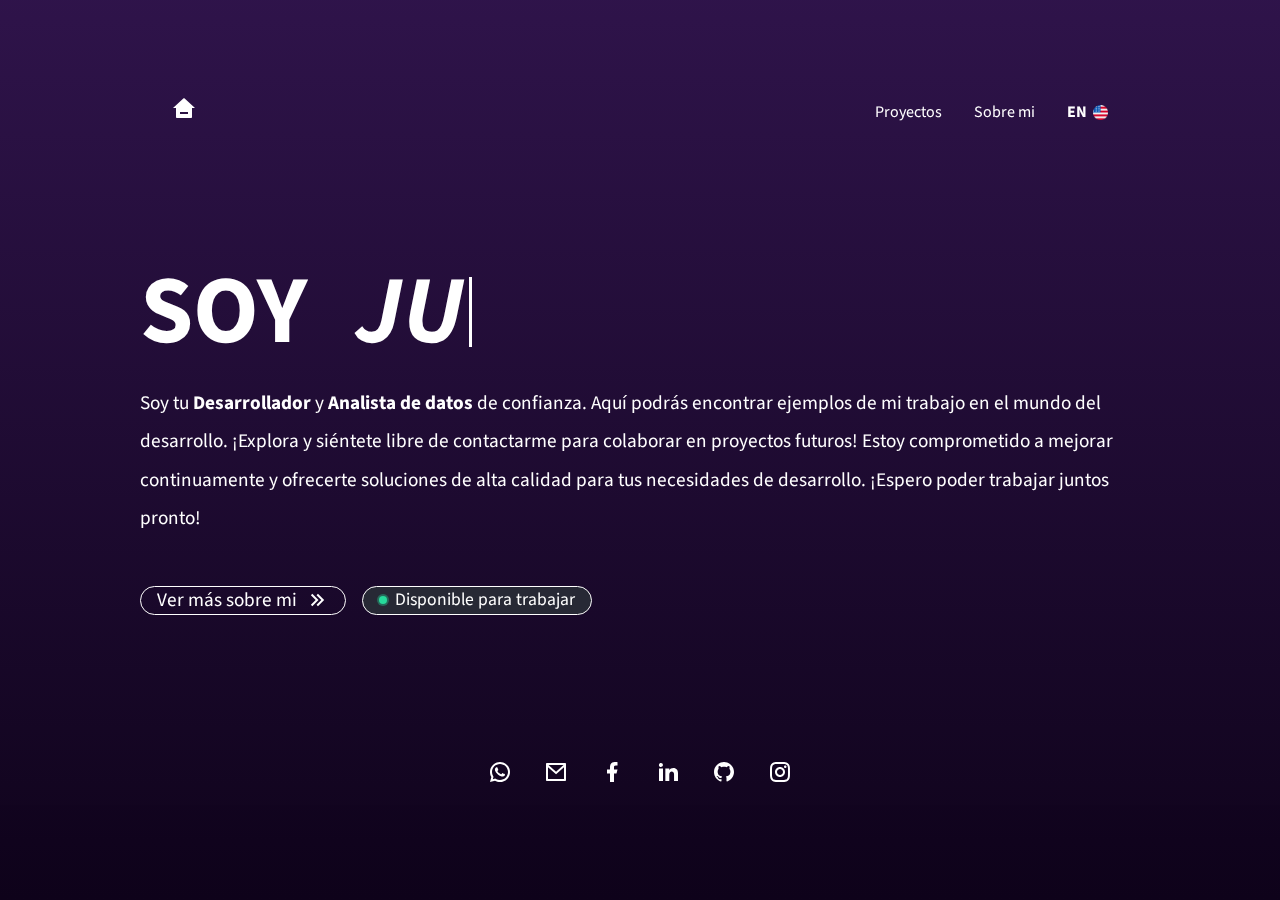
==== index.html @ 56f3dab4 "transitions" ====
<!DOCTYPE html>
<html lang="es">
  <head>
    <meta charset="UTF-8" />
    <link rel="shortcut icon" href="img/king.svg" type="image/x-icon" />
    <meta name="viewport" content="width=device-width, initial-scale=1.0" />
    <link href="style.css" rel="stylesheet" />
    <title>Amauj Portafolio</title>
    <script defer src="main.js"></script>
    <link rel="preconnect" href="https://fonts.googleapis.com" />
    <link rel="preconnect" href="https://fonts.gstatic.com" crossorigin />
    <link
      href="https://fonts.googleapis.com/css2?family=Source+Sans+3:ital,wght@0,200..900;1,200..900&display=swap"
      rel="stylesheet"
    />
  </head>

  <body>
    <!-- background -->
    <div class="area-index">
      <ul class="circles">
        <li></li>
        <li></li>
        <li></li>
        <li></li>
        <li></li>
        <li></li>
        <li></li>
        <li></li>
        <li></li>
        <li></li>
      </ul>
    </div>

    <nav>
      <a href="index.html"
        ><svg
          xmlns="http://www.w3.org/2000/svg"
          viewBox="0 0 24 24"
          fill="currentColor"
        >
          <path
            d="M20 20C20 20.5523 19.5523 21 19 21H5C4.44772 21 4 20.5523 4 20V11L1 11L11.3273 1.6115C11.7087 1.26475 12.2913 1.26475 12.6727 1.6115L23 11L20 11V20ZM8 15V17H16V15H8Z"
          ></path></svg
      ></a>
      <ul>
        <li>
          <a href="projects.html">Proyectos</a>
        </li>
        <li>
          <a href="about_me.html">Sobre mi</a>
        </li>
        <li >
          <a class="change-language" href="indexEN.html"><B>EN</B>
          <img src="img/EN.png" alt="">
        </a>
        </li>

      </ul>
    </nav>

    <main>
      <section class="info">
        <div class="typewriter">
          <h1 class="name-title">SOY</h1>
          <i>
            <div class="content-text-animation"></div>
          </i>
          <div class="writing-bar"></div>
        </div>

        <p class="name-title__desc">
          Soy tu <b>Desarrollador</b> y <b>Analista de datos</b> de confianza. Aquí podrás encontrar
          ejemplos de mi trabajo en el mundo del desarrollo. ¡Explora y siéntete
          libre de contactarme para colaborar en proyectos futuros! Estoy
          comprometido a mejorar continuamente y ofrecerte soluciones de alta
          calidad para tus necesidades de desarrollo. ¡Espero poder trabajar
          juntos pronto!
        </p>

        <div class="about-work">
          <a class="about-me-btn" href="about_me.html">
            Ver más sobre mi
            <svg
              xmlns="http://www.w3.org/2000/svg"
              viewBox="0 0 24 24"
              fill="currentColor"
            >
              <path
                d="M19.1642 12L12.9571 5.79291L11.5429 7.20712L16.3358 12L11.5429 16.7929L12.9571 18.2071L19.1642 12ZM13.5143 12L7.30722 5.79291L5.89301 7.20712L10.6859 12L5.89301 16.7929L7.30722 18.2071L13.5143 12Z"
              ></path>
            </svg>
          </a>
          <div class="available-work" href="">Disponible para trabajar</div>
        </div>
      </section>
    </main>

    <footer>
      <!-- ICONO WPP  -->
      <a href="https://wa.me/573017926168" target="_blank">
        <svg
          xmlns="http://www.w3.org/2000/svg"
          viewBox="0 0 24 24"
          fill="currentColor"
        >
          <path
            d="M7.25361 18.4944L7.97834 18.917C9.18909 19.623 10.5651 20 12.001 20C16.4193 20 20.001 16.4183 20.001 12C20.001 7.58172 16.4193 4 12.001 4C7.5827 4 4.00098 7.58172 4.00098 12C4.00098 13.4363 4.37821 14.8128 5.08466 16.0238L5.50704 16.7478L4.85355 19.1494L7.25361 18.4944ZM2.00516 22L3.35712 17.0315C2.49494 15.5536 2.00098 13.8345 2.00098 12C2.00098 6.47715 6.47813 2 12.001 2C17.5238 2 22.001 6.47715 22.001 12C22.001 17.5228 17.5238 22 12.001 22C10.1671 22 8.44851 21.5064 6.97086 20.6447L2.00516 22ZM8.39232 7.30833C8.5262 7.29892 8.66053 7.29748 8.79459 7.30402C8.84875 7.30758 8.90265 7.31384 8.95659 7.32007C9.11585 7.33846 9.29098 7.43545 9.34986 7.56894C9.64818 8.24536 9.93764 8.92565 10.2182 9.60963C10.2801 9.76062 10.2428 9.95633 10.125 10.1457C10.0652 10.2428 9.97128 10.379 9.86248 10.5183C9.74939 10.663 9.50599 10.9291 9.50599 10.9291C9.50599 10.9291 9.40738 11.0473 9.44455 11.1944C9.45903 11.25 9.50521 11.331 9.54708 11.3991C9.57027 11.4368 9.5918 11.4705 9.60577 11.4938C9.86169 11.9211 10.2057 12.3543 10.6259 12.7616C10.7463 12.8783 10.8631 12.9974 10.9887 13.108C11.457 13.5209 11.9868 13.8583 12.559 14.1082L12.5641 14.1105C12.6486 14.1469 12.692 14.1668 12.8157 14.2193C12.8781 14.2457 12.9419 14.2685 13.0074 14.2858C13.0311 14.292 13.0554 14.2955 13.0798 14.2972C13.2415 14.3069 13.335 14.2032 13.3749 14.1555C14.0984 13.279 14.1646 13.2218 14.1696 13.2222V13.2238C14.2647 13.1236 14.4142 13.0888 14.5476 13.097C14.6085 13.1007 14.6691 13.1124 14.7245 13.1377C15.2563 13.3803 16.1258 13.7587 16.1258 13.7587L16.7073 14.0201C16.8047 14.0671 16.8936 14.1778 16.8979 14.2854C16.9005 14.3523 16.9077 14.4603 16.8838 14.6579C16.8525 14.9166 16.7738 15.2281 16.6956 15.3913C16.6406 15.5058 16.5694 15.6074 16.4866 15.6934C16.3743 15.81 16.2909 15.8808 16.1559 15.9814C16.0737 16.0426 16.0311 16.0714 16.0311 16.0714C15.8922 16.159 15.8139 16.2028 15.6484 16.2909C15.391 16.428 15.1066 16.5068 14.8153 16.5218C14.6296 16.5313 14.4444 16.5447 14.2589 16.5347C14.2507 16.5342 13.6907 16.4482 13.6907 16.4482C12.2688 16.0742 10.9538 15.3736 9.85034 14.402C9.62473 14.2034 9.4155 13.9885 9.20194 13.7759C8.31288 12.8908 7.63982 11.9364 7.23169 11.0336C7.03043 10.5884 6.90299 10.1116 6.90098 9.62098C6.89729 9.01405 7.09599 8.4232 7.46569 7.94186C7.53857 7.84697 7.60774 7.74855 7.72709 7.63586C7.85348 7.51651 7.93392 7.45244 8.02057 7.40811C8.13607 7.34902 8.26293 7.31742 8.39232 7.30833Z"
          ></path>
        </svg>
      </a>

      <!-- ICONO GMAIL  -->
      <a href="mailto:jmmoralesg90@gmail.com" target="_blank"
        ><svg
          xmlns="http://www.w3.org/2000/svg"
          viewBox="0 0 24 24"
          fill="currentColor"
        >
          <path
            d="M3 3H21C21.5523 3 22 3.44772 22 4V20C22 20.5523 21.5523 21 21 21H3C2.44772 21 2 20.5523 2 20V4C2 3.44772 2.44772 3 3 3ZM20 7.23792L12.0718 14.338L4 7.21594V19H20V7.23792ZM4.51146 5L12.0619 11.662L19.501 5H4.51146Z"
          ></path></svg
      ></a>

      <!-- ICONO FACEBOOK  -->
      <a href="https://www.facebook.com/juanmanuel.moralesg/" target="_blank">
        <svg
          xmlns="http://www.w3.org/2000/svg"
          viewBox="0 0 24 24"
          fill="currentColor"
        >
          <path
            d="M14 13.5H16.5L17.5 9.5H14V7.5C14 6.47062 14 5.5 16 5.5H17.5V2.1401C17.1743 2.09685 15.943 2 14.6429 2C11.9284 2 10 3.65686 10 6.69971V9.5H7V13.5H10V22H14V13.5Z"
          ></path></svg
      ></a>
      <!-- ICONO LINKEDIN  -->
      <a
        href="https://www.linkedin.com/in/juan-manuel-morales-gonzalez-a2ba7522b/"
        target="_blank"
      >
        <svg
          xmlns="http://www.w3.org/2000/svg"
          viewBox="0 0 24 24"
          fill="currentColor"
        >
          <path
            d="M6.94048 4.99993C6.94011 5.81424 6.44608 6.54702 5.69134 6.85273C4.9366 7.15845 4.07187 6.97605 3.5049 6.39155C2.93793 5.80704 2.78195 4.93715 3.1105 4.19207C3.43906 3.44699 4.18654 2.9755 5.00048 2.99993C6.08155 3.03238 6.94097 3.91837 6.94048 4.99993ZM7.00048 8.47993H3.00048V20.9999H7.00048V8.47993ZM13.3205 8.47993H9.34048V20.9999H13.2805V14.4299C13.2805 10.7699 18.0505 10.4299 18.0505 14.4299V20.9999H22.0005V13.0699C22.0005 6.89993 14.9405 7.12993 13.2805 10.1599L13.3205 8.47993Z"
          ></path>
        </svg>
      </a>
      <!-- ICONO GIHUB  -->
      <a href="https://github.com/Amaujmg" target="_blank">
        <svg
          xmlns="http://www.w3.org/2000/svg"
          viewBox="0 0 24 24"
          fill="currentColor"
        >
          <path
            d="M12.001 2C6.47598 2 2.00098 6.475 2.00098 12C2.00098 16.425 4.86348 20.1625 8.83848 21.4875C9.33848 21.575 9.52598 21.275 9.52598 21.0125C9.52598 20.775 9.51348 19.9875 9.51348 19.15C7.00098 19.6125 6.35098 18.5375 6.15098 17.975C6.03848 17.6875 5.55098 16.8 5.12598 16.5625C4.77598 16.375 4.27598 15.9125 5.11348 15.9C5.90098 15.8875 6.46348 16.625 6.65098 16.925C7.55098 18.4375 8.98848 18.0125 9.56348 17.75C9.65098 17.1 9.91348 16.6625 10.201 16.4125C7.97598 16.1625 5.65098 15.3 5.65098 11.475C5.65098 10.3875 6.03848 9.4875 6.67598 8.7875C6.57598 8.5375 6.22598 7.5125 6.77598 6.1375C6.77598 6.1375 7.61348 5.875 9.52598 7.1625C10.326 6.9375 11.176 6.825 12.026 6.825C12.876 6.825 13.726 6.9375 14.526 7.1625C16.4385 5.8625 17.276 6.1375 17.276 6.1375C17.826 7.5125 17.476 8.5375 17.376 8.7875C18.0135 9.4875 18.401 10.375 18.401 11.475C18.401 15.3125 16.0635 16.1625 13.8385 16.4125C14.201 16.725 14.5135 17.325 14.5135 18.2625C14.5135 19.6 14.501 20.675 14.501 21.0125C14.501 21.275 14.6885 21.5875 15.1885 21.4875C19.259 20.1133 21.9999 16.2963 22.001 12C22.001 6.475 17.526 2 12.001 2Z"
          ></path>
        </svg>
      </a>
      <!-- ICONO INSTAGRAM  -->
      <a href="https://www.instagram.com/amaujmg/" target="_blank">
        <svg
          xmlns="http://www.w3.org/2000/svg"
          viewBox="0 0 24 24"
          fill="currentColor"
        >
          <path
            d="M12.001 9C10.3436 9 9.00098 10.3431 9.00098 12C9.00098 13.6573 10.3441 15 12.001 15C13.6583 15 15.001 13.6569 15.001 12C15.001 10.3427 13.6579 9 12.001 9ZM12.001 7C14.7614 7 17.001 9.2371 17.001 12C17.001 14.7605 14.7639 17 12.001 17C9.24051 17 7.00098 14.7629 7.00098 12C7.00098 9.23953 9.23808 7 12.001 7ZM18.501 6.74915C18.501 7.43926 17.9402 7.99917 17.251 7.99917C16.5609 7.99917 16.001 7.4384 16.001 6.74915C16.001 6.0599 16.5617 5.5 17.251 5.5C17.9393 5.49913 18.501 6.0599 18.501 6.74915ZM12.001 4C9.5265 4 9.12318 4.00655 7.97227 4.0578C7.18815 4.09461 6.66253 4.20007 6.17416 4.38967C5.74016 4.55799 5.42709 4.75898 5.09352 5.09255C4.75867 5.4274 4.55804 5.73963 4.3904 6.17383C4.20036 6.66332 4.09493 7.18811 4.05878 7.97115C4.00703 9.0752 4.00098 9.46105 4.00098 12C4.00098 14.4745 4.00753 14.8778 4.05877 16.0286C4.0956 16.8124 4.2012 17.3388 4.39034 17.826C4.5591 18.2606 4.7605 18.5744 5.09246 18.9064C5.42863 19.2421 5.74179 19.4434 6.17187 19.6094C6.66619 19.8005 7.19148 19.9061 7.97212 19.9422C9.07618 19.9939 9.46203 20 12.001 20C14.4755 20 14.8788 19.9934 16.0296 19.9422C16.8117 19.9055 17.3385 19.7996 17.827 19.6106C18.2604 19.4423 18.5752 19.2402 18.9074 18.9085C19.2436 18.5718 19.4445 18.2594 19.6107 17.8283C19.8013 17.3358 19.9071 16.8098 19.9432 16.0289C19.9949 14.9248 20.001 14.5389 20.001 12C20.001 9.52552 19.9944 9.12221 19.9432 7.97137C19.9064 7.18906 19.8005 6.66149 19.6113 6.17318C19.4434 5.74038 19.2417 5.42635 18.9084 5.09255C18.573 4.75715 18.2616 4.55693 17.8271 4.38942C17.338 4.19954 16.8124 4.09396 16.0298 4.05781C14.9258 4.00605 14.5399 4 12.001 4ZM12.001 2C14.7176 2 15.0568 2.01 16.1235 2.06C17.1876 2.10917 17.9135 2.2775 18.551 2.525C19.2101 2.77917 19.7668 3.1225 20.3226 3.67833C20.8776 4.23417 21.221 4.7925 21.476 5.45C21.7226 6.08667 21.891 6.81333 21.941 7.8775C21.9885 8.94417 22.001 9.28333 22.001 12C22.001 14.7167 21.991 15.0558 21.941 16.1225C21.8918 17.1867 21.7226 17.9125 21.476 18.55C21.2218 19.2092 20.8776 19.7658 20.3226 20.3217C19.7668 20.8767 19.2076 21.22 18.551 21.475C17.9135 21.7217 17.1876 21.89 16.1235 21.94C15.0568 21.9875 14.7176 22 12.001 22C9.28431 22 8.94514 21.99 7.87848 21.94C6.81431 21.8908 6.08931 21.7217 5.45098 21.475C4.79264 21.2208 4.23514 20.8767 3.67931 20.3217C3.12348 19.7658 2.78098 19.2067 2.52598 18.55C2.27848 17.9125 2.11098 17.1867 2.06098 16.1225C2.01348 15.0558 2.00098 14.7167 2.00098 12C2.00098 9.28333 2.01098 8.94417 2.06098 7.8775C2.11014 6.8125 2.27848 6.0875 2.52598 5.45C2.78014 4.79167 3.12348 4.23417 3.67931 3.67833C4.23514 3.1225 4.79348 2.78 5.45098 2.525C6.08848 2.2775 6.81348 2.11 7.87848 2.06C8.94514 2.0125 9.28431 2 12.001 2Z"
          ></path>
        </svg>
      </a>
    </footer>
    
  </body>
</html>
---- style.css ----
* {
  margin: 0;
  padding: 0;
  box-sizing: border-box;
}
.context {
  width: 100%;
  position: absolute;
  top:50vh;
  
}

.context h1{
  text-align: center;
  color: #fff;
  font-size: 100px;
}


.area-index{
  background-color: #0e021af5;   
  background: -webkit-linear-gradient(to bottom, rgba(48, 50, 51, 0.86), #0b0d0f);  
  width: 100%;
  height:100vh;
  position: fixed;
  top: 0;
  left: 0;
  box-sizing: border-box;
  display: block;
  background-image: linear-gradient(to bottom, rgba(51, 21, 81, 0.86), #0e021af5); 
  z-index: -1;

}

.area-aboutme{
  background-color: rgb(3, 43, 84);  
  background: -webkit-linear-gradient(to bottom, rgba(48, 50, 51, 0.86), #0b0d0f);  
  width: 100%;
  height:100vh;
  position: fixed;
  top: 0;
  left: 0;
  box-sizing: border-box;
  display: block;
  background-image: linear-gradient(to bottom, rgba(23, 74, 128, 0.86), #03111e);
  z-index: -1;

}

.area-projects{
  background-color: #420f0f;  
  background: -webkit-linear-gradient(to bottom, rgba(48, 50, 51, 0.86), #0b0d0f);  
  width: 100%;
  height:100vh;
  position: fixed;
  top: 0;
  left: 0;
  box-sizing: border-box;
  display: block;
  background-image: linear-gradient(to bottom, rgba(109, 29, 29, 0.86), #1b0202); 
  z-index: -1;
}

.circles{
  position: absolute;
  top: 0;
  left: 0;
  width: 100%;
  height: 100%;
  overflow: hidden;
}

.circles li{
  position: absolute;
  display: block;
  list-style: none;
  width: 20px;
  height: 20px;
  background: rgba(255, 255, 255, 0.2);
  animation: animate 15s linear infinite;
  bottom: -150px;
  
}

.circles li:nth-child(1){
  left: 25%;
  width: 80px;
  height: 80px;
  animation-delay: 0s;
}


.circles li:nth-child(2){
  left: 10%;
  width: 20px;
  height: 20px;
  animation-delay: 2s;
  animation-duration: 12s;
}

.circles li:nth-child(3){
  left: 70%;
  width: 20px;
  height: 20px;
  animation-delay: 4s;
}

.circles li:nth-child(4){
  left: 40%;
  width: 60px;
  height: 60px;
  animation-delay: 0s;
  animation-duration: 18s;
}

.circles li:nth-child(5){
  left: 65%;
  width: 20px;
  height: 20px;
  animation-delay: 0s;
}

.circles li:nth-child(6){
  left: 75%;
  width: 110px;
  height: 110px;
  animation-delay: 3s;
}

.circles li:nth-child(7){
  left: 35%;
  width: 150px;
  height: 150px;
  animation-delay: 7s;
}

.circles li:nth-child(8){
  left: 50%;
  width: 25px;
  height: 25px;
  animation-delay: 15s;
  animation-duration: 45s;
}

.circles li:nth-child(9){
  left: 20%;
  width: 15px;
  height: 15px;
  animation-delay: 2s;
  animation-duration: 35s;
}

.circles li:nth-child(10){
  left: 85%;
  width: 150px;
  height: 150px;
  animation-delay: 0s;
  animation-duration: 11s;
}



@keyframes animate {

  0%{
      transform: translateY(0) rotate(0deg);
      opacity: 1;
      border-radius: 0;
  }

  100%{
      transform: translateY(-1000px) rotate(720deg);
      opacity: 0;
      border-radius: 50%;
  }

}


svg {
  fill: white;
  height: 1.5rem;
}

body {
  
  display: flex;
  align-items: center;
  flex-flow: column;
  color: white;
  line-height: 1.4;
  overflow-x: hidden;
  font-family: "Source Sans 3", sans-serif;
  padding: 5rem;
  height: 100vh;
  gap: 6rem;
}

.aboutme-title {
  font-style: italic;
  font-size: clamp(6px, 6vw, 40px); 
  text-align: center;
  animation: home-page 2s forwards
}

.content-text-animation {
  display: flex;
}
.writing-bar {
  display: flex;
  width: 3px;
  height: 70px;
  margin-left: 5px;
  background-color: white;
  transform: rotateZ("10deg");
  animation: bar-animation 1s ease infinite;
}

nav {
  display: flex;
  align-items: center;
  justify-content: space-between;
  width: clamp(0px, 100vw, 1000px);
  height: 2rem;
  padding: 2rem;
  animation: load 3.3s forwards
}

nav img{
  height: 15px;
}

.change-language{
  display: flex;
  align-items: center;
  gap: 6px;
}




ul {
  list-style: none;
  display: flex;
  gap: 2rem;
}

li a {
  display: inline-block;
  color: white;
  text-decoration: none;
  background: no-repeat bottom center/0% 1px linear-gradient(white, white);
  padding-block: 0.5rem;
  transition: 0.5s;
}

li a:hover {
  background: no-repeat bottom left/100% 1px linear-gradient(white, white);
  transform: scale(1.1);
}

nav a svg {
  transition: transform 0.4s ease;
}

nav a svg:hover {
  transform: scale(2);
}


main {
  flex: 1;
  display: flex;
  flex-flow: column;
  width: clamp(0px, 80vw, 1000px);
  animation: load 4s forwards

}

.projects-main{
  width: auto;
}

embed {
  height: 100vh;
}

footer {
  display: flex;
  justify-content: center;
  gap: 2rem;
  padding-bottom: 30px;
  width: clamp(0px, 70vw, 1000px);
  animation: load 3.3s forwards
}


footer svg {
  transition: transform 0.4s ease;
}

footer svg:hover {
  transform: scale(2);
}



.name-title {
  font-size: clamp(12px, 12vw, 6rem);
  margin-right: 0.5em;
}

.typewriter {
  display: flex;
  align-items: center;
  font-size: clamp(12px, 12vw, 6rem);
  font-weight: bold;
  height: 1.5em;
}

.info a {
  text-decoration: none;
  color: currentColor;
}


.about-me-btn {
  display: flex;
  align-items: center;
  gap: 0.5rem;
  width: fit-content;
  transition: transform 0.4s ease;
  font-size: 1.2rem;
  border: 1px solid white;
  border-radius: 30px;
  padding-left: 1rem;
  padding-right: 1rem;
  
}

.about-me-btn:hover {
  transform: scale(1.12);
}

.about-me-btn svg {
  animation: bounce 1.3s both infinite;
}

.available-work{
  display: flex;
  align-items: center;
  background-color: #272935;
  gap: 8px;
  width: fit-content;
  font-size: 1.1rem;
  border: 1px solid white;
  border-radius: 30px;
  padding-inline: 1rem;
  position: relative;
}
.available-work::after{
  background-color: #28da9c5c;
  animation: pulse 1.9s both infinite;
  position: absolute;
  content: "";
  height: 12px;
  width: 12px;
  border-radius: 99999px;
  left: 14px;

}
.available-work::before{
  flex-shrink: 0;
  background-color: #28da9b;
  animation: pulse 1.9s both infinite;
  content: "";
  height: 8px;
  width: 8px;
  border-radius: 99999px;
}


.about-work{
  display: flex;
  gap: 1rem;
}

/* ABOUT ME PAGE */



.name-title__desc {
  margin-bottom: 3rem;
  font-size: 1.2rem;
  line-height: 2;
  
}

.info {
  flex: 1;
  animation: home-page 2s forwards

}

.info-aboutme h2 {
  font-size: 3rem;
}




.iconos svg {
  width: 150px;
  height: 150px;
}

.info-estudios {
  float: left;
}

.estudios {
  display: flex;

  align-items: center;
  margin-bottom: 4rem;
  transition: transform 0.4s ease;
}
.estudios-title{
  border-bottom: 1px solid;
}

@media (max-width: 550px) {
  .estudios  {
    flex-direction: column-reverse;
  }
}

.estudios:hover{
  transform: scale(1.1);
}

.estudios img {
  width: clamp(7px, 70vw, 350px); 
  aspect-ratio: 1;

}

.job-title{
  border-bottom: 1px solid;
}


.title-practicante {
  display: flex;
  align-items: center;
  gap: 1rem;
  margin-top: 1rem;
  margin-bottom: 1rem;
  font-style: italic;
}
.title-trainee {
  display: flex;
  align-items: center;
  gap: 1rem;
  margin-top: 1rem;
  margin-bottom: 1rem;
  font-style: italic;
}

.experiencia-laboral {
  display: flex;
  align-items: center;
  transition: transform 0.4s ease;
  margin-bottom: 4rem;
}
@media (max-width: 900px) {
  .experiencia-laboral  {
    flex-direction: column;
  }
}

.experiencia-laboral:hover {
  transform: scale(1.1);
}

.experiencia-laboral img {
  width: clamp(7px, 70vw, 400px); 
  align-items: center;
}

/* Skills */

.skills{
  text-align: center;
  margin-bottom: 1rem;
}

.skills h3{
  margin-bottom: 1rem;
  font-size: 1.5rem;
}

.skills svg{
  height: 100%;
  aspect-ratio: 1;
}


.skills p{
  color: black;
}

.svgbg{
  display: flex;
  align-items: center;
  justify-content: center;
  flex-direction: column;
  height: 9rem;
  aspect-ratio: 1;
  background-color: white;
  border-radius: 15px;
  padding: 1rem;
  transition: transform 0.4s ease;
}

.svgbg:hover{
  transform: scale(1.1);
}

.skills-title{
  margin-top: 1rem;
  margin-bottom: 3rem;
  border-bottom: 1px solid;
}

.data-analist{
  display: flex;
  flex-wrap: wrap;
  gap: 1.5rem;
  justify-content: center;
  margin-bottom: 2rem;
}

.front-end{
  display: flex;
  flex-wrap: wrap;
  gap: 1.5rem;
  justify-content: center;
  margin-bottom: 2rem;

}

.data-base{
  display: flex;
  gap: 1.5rem;
  justify-content: center;
  margin-bottom: 2rem;
}
.automatizadores{
  display: flex;
  flex-wrap: wrap;
  gap: 1.5rem;
  justify-content: center;
  margin-bottom: 2rem;
}

.otroslenguajes{
  display: flex;
  flex-wrap: wrap;
  gap: 1.5rem;
  justify-content: center;
  margin-bottom: 2rem;
}

.herramientas{
  display: flex;
  flex-wrap: wrap;
  gap: 1.5rem;
  justify-content: center;
  margin-bottom: 2rem;
}


.courses{
  display: flex;
  flex-direction: column;
  align-items: center;
  margin-top: 100px;
}

.courses-title{
  display: flex;
  justify-content: center;
  margin-bottom: 100px;
  width: 100%;
  border-bottom: 1px solid;
}

.courses img {
  width: clamp(7px, 85vw, 600px); 
  margin: 30px;
  transition: transform 0.4s ease;
}
.courses img:hover {
  transform: scale(1.1);
}


h2 svg {
  height: 2.5rem;
}


 /* PROJECTS PAGES */

 .projects-title {
  font-style: italic;
  font-size: clamp(6px, 6vw, 40px); 
  text-align: center;
  animation: home-page 2s forwards
 }
 


 @keyframes pulse {
    0%
    {
      transform: scale(1);
      opacity: 50%;
    }
    
    80%
    {
      transform: scale(1.2);
      opacity: 100%;
    }


    100%
    {
      transform: scale(1);
      opacity: 50%;
    }


}

@keyframes bounce {
  0% {
    transform: translateX(0%);
  }

  50% {
    transform: translateX(40%);
  }

  100% {
    transform: translateX(0%);
  }
}
@keyframes bar-animation {
  50% {
    height: 20px;
  }
}

@keyframes load {
  0%{
    opacity: 0;
  }

  100%{
    opacity: 100%;
  }

}

@keyframes home-page {
  0%{
    transform: translateY(30%);
    opacity: 0;
  }

  100%{
    transform: translateY(0);
    opacity: 100%;
  }

}
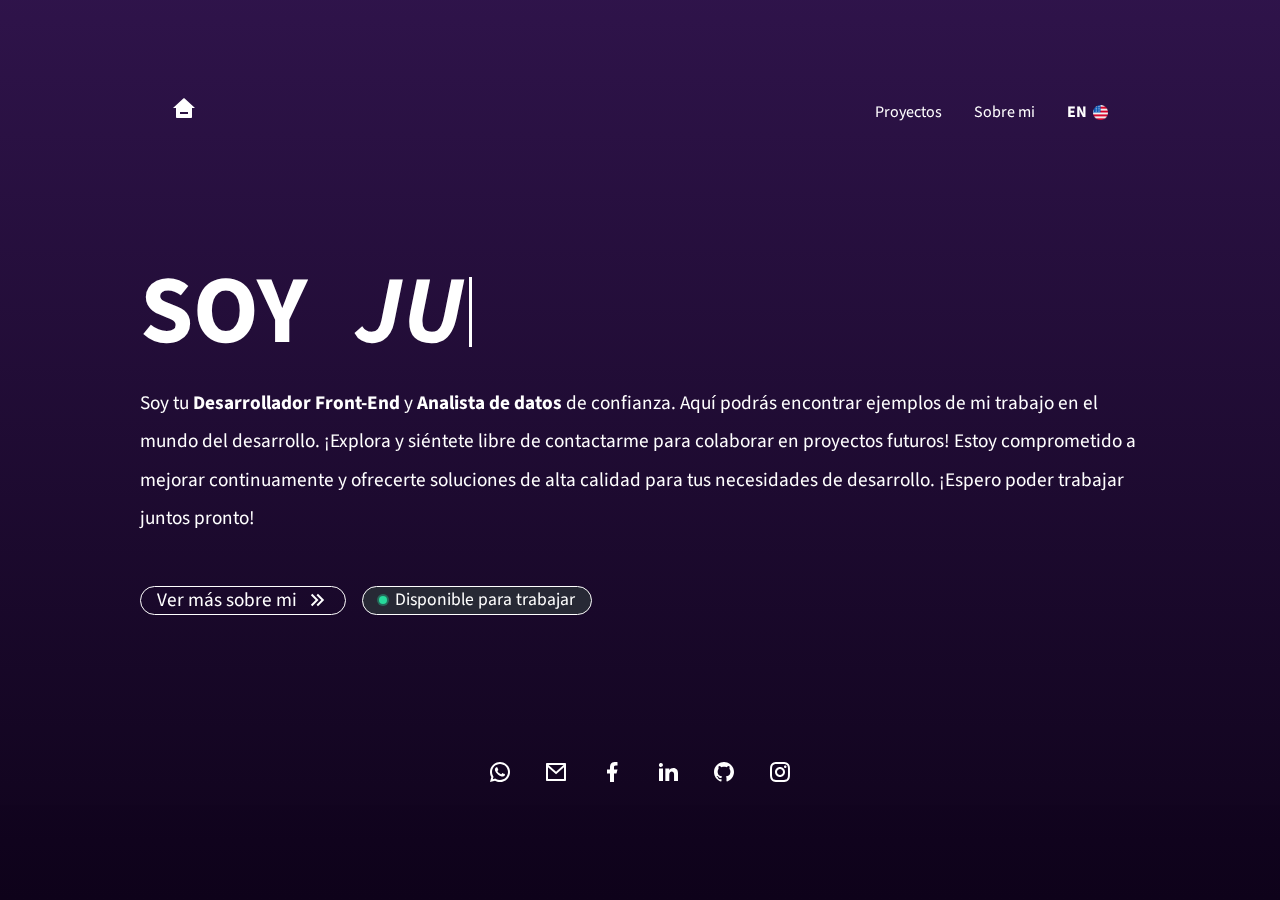
==== commit 1cfc034a: "Front-end text" ====
--- a/index.html
+++ b/index.html
@@ -70,7 +70,7 @@
         </div>
 
         <p class="name-title__desc">
-          Soy tu <b>Desarrollador</b> y <b>Analista de datos</b> de confianza. Aquí podrás encontrar
+          Soy tu <b>Desarrollador Front-End</b> y <b>Analista de datos</b> de confianza. Aquí podrás encontrar
           ejemplos de mi trabajo en el mundo del desarrollo. ¡Explora y siéntete
           libre de contactarme para colaborar en proyectos futuros! Estoy
           comprometido a mejorar continuamente y ofrecerte soluciones de alta
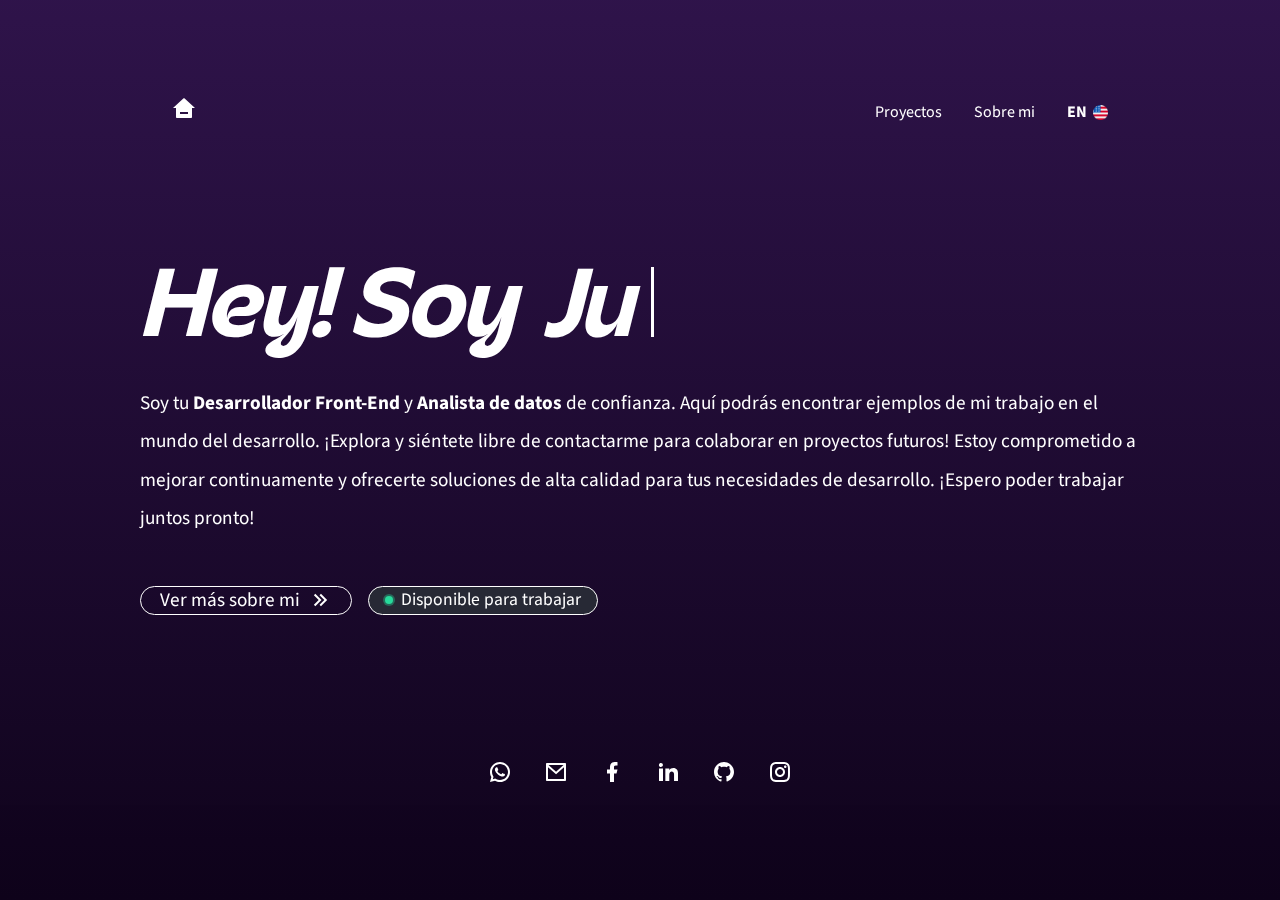
==== commit b1752904: "change font" ====
--- a/index.html
+++ b/index.html
@@ -62,10 +62,11 @@
     <main>
       <section class="info">
         <div class="typewriter">
-          <h1 class="name-title">SOY</h1>
-          <i>
+          
+          <h1 class="name-title">Hey! Soy</h1>
+
             <div class="content-text-animation"></div>
-          </i>
+
           <div class="writing-bar"></div>
         </div>
 
--- a/style.css
+++ b/style.css
@@ -198,6 +198,7 @@
 
 .aboutme-title {
   font-style: italic;
+  font-family: AcornBold;
   font-size: clamp(6px, 6vw, 40px); 
   text-align: center;
   animation: home-page 2s forwards
@@ -210,7 +211,8 @@
   display: flex;
   width: 3px;
   height: 70px;
-  margin-left: 5px;
+  margin-left: 20px;
+  margin-bottom: 20px;
   background-color: white;
   transform: rotateZ("10deg");
   animation: bar-animation 1s ease infinite;
@@ -306,17 +308,29 @@
 
 
 .name-title {
-  font-size: clamp(12px, 12vw, 6rem);
-  margin-right: 0.5em;
-}
-
+  font-size: clamp(12px, 10vw, 6rem);
+  margin-right: .3em;
+}
+
+@font-face {
+  font-family: "AcornBold";
+  src: url(acorn/Acorn-Bold.otf) format('opentype');
+}
+
+@font-face {
+  font-family: "AcornLight";
+  src: url(acorn/Acorn-ExtraLight.otf) format('opentype');
+}
 .typewriter {
   display: flex;
   align-items: center;
-  font-size: clamp(12px, 12vw, 6rem);
+  font-size: clamp(12px, 10vw, 6rem);
   font-weight: bold;
   height: 1.5em;
-}
+  font-family: AcornBold;
+  font-style: italic;
+}
+
 
 .info a {
   text-decoration: none;
@@ -333,8 +347,7 @@
   font-size: 1.2rem;
   border: 1px solid white;
   border-radius: 30px;
-  padding-left: 1rem;
-  padding-right: 1rem;
+  padding-inline: 1.2rem;
   
 }
 
@@ -420,13 +433,17 @@
 
 .estudios {
   display: flex;
-
   align-items: center;
   margin-bottom: 4rem;
   transition: transform 0.4s ease;
 }
+
+.estudios svg{
+  padding-top: .5rem;
+}
 .estudios-title{
   border-bottom: 1px solid;
+  font-family: AcornBold;
 }
 
 @media (max-width: 550px) {
@@ -447,6 +464,7 @@
 
 .job-title{
   border-bottom: 1px solid;
+  font-family: AcornBold;
 }
 
 
@@ -472,6 +490,10 @@
   align-items: center;
   transition: transform 0.4s ease;
   margin-bottom: 4rem;
+}
+
+.experiencia-laboral svg{
+  padding-top: .5rem;
 }
 @media (max-width: 900px) {
   .experiencia-laboral  {
@@ -531,6 +553,7 @@
   margin-top: 1rem;
   margin-bottom: 3rem;
   border-bottom: 1px solid;
+  font-family: AcornBold;
 }
 
 .data-analist{
@@ -594,6 +617,7 @@
   margin-bottom: 100px;
   width: 100%;
   border-bottom: 1px solid;
+  font-family: AcornBold;
 }
 
 .courses img {
@@ -614,6 +638,7 @@
  /* PROJECTS PAGES */
 
  .projects-title {
+  font-family: AcornBold;
   font-style: italic;
   font-size: clamp(6px, 6vw, 40px); 
   text-align: center;
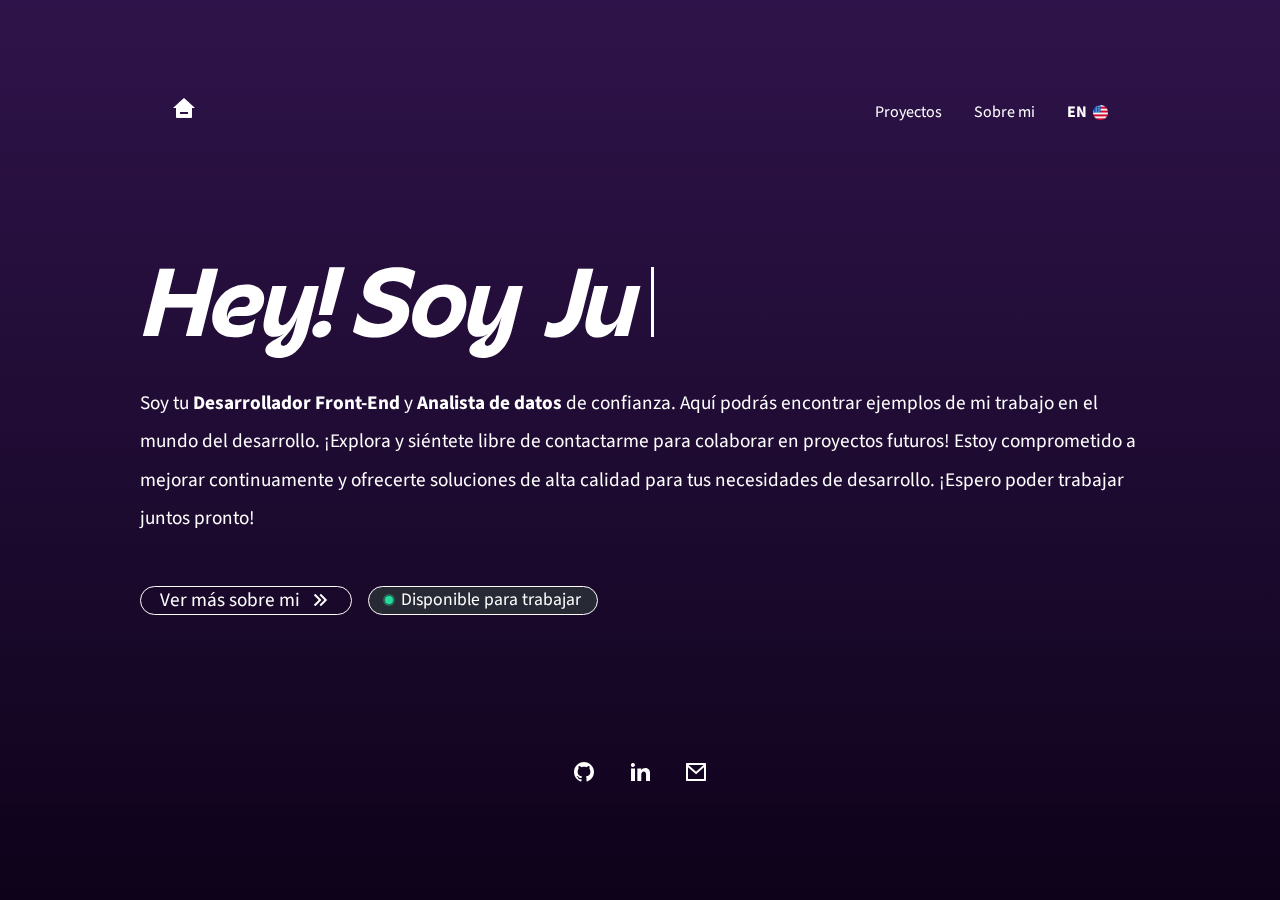
==== commit bccadad4: "fix bugs" ====
--- a/index.html
+++ b/index.html
@@ -33,16 +33,17 @@
     </div>
 
     <nav>
-      <a href="index.html"
-        ><svg
+      <a href="index.html">
+        <svg
           xmlns="http://www.w3.org/2000/svg"
           viewBox="0 0 24 24"
           fill="currentColor"
         >
           <path
             d="M20 20C20 20.5523 19.5523 21 19 21H5C4.44772 21 4 20.5523 4 20V11L1 11L11.3273 1.6115C11.7087 1.26475 12.2913 1.26475 12.6727 1.6115L23 11L20 11V20ZM8 15V17H16V15H8Z"
-          ></path></svg
-      ></a>
+          ></path>
+        </svg>
+      </a>
       <ul>
         <li>
           <a href="projects.html">Proyectos</a>
@@ -50,33 +51,32 @@
         <li>
           <a href="about_me.html">Sobre mi</a>
         </li>
-        <li >
-          <a class="change-language" href="indexEN.html"><B>EN</B>
-          <img src="img/EN.png" alt="">
-        </a>
+        <li>
+          <a class="change-language" href="indexEN.html"
+            ><b>EN</b>
+            <img src="img/EN.png" alt="" />
+          </a>
         </li>
-
       </ul>
     </nav>
 
     <main>
       <section class="info">
         <div class="typewriter">
-          
           <h1 class="name-title">Hey! Soy</h1>
 
-            <div class="content-text-animation"></div>
+          <div class="content-text-animation"></div>
 
           <div class="writing-bar"></div>
         </div>
 
         <p class="name-title__desc">
-          Soy tu <b>Desarrollador Front-End</b> y <b>Analista de datos</b> de confianza. Aquí podrás encontrar
-          ejemplos de mi trabajo en el mundo del desarrollo. ¡Explora y siéntete
-          libre de contactarme para colaborar en proyectos futuros! Estoy
-          comprometido a mejorar continuamente y ofrecerte soluciones de alta
-          calidad para tus necesidades de desarrollo. ¡Espero poder trabajar
-          juntos pronto!
+          Soy tu <b>Desarrollador Front-End</b> y <b>Analista de datos</b> de
+          confianza. Aquí podrás encontrar ejemplos de mi trabajo en el mundo
+          del desarrollo. ¡Explora y siéntete libre de contactarme para
+          colaborar en proyectos futuros! Estoy comprometido a mejorar
+          continuamente y ofrecerte soluciones de alta calidad para tus
+          necesidades de desarrollo. ¡Espero poder trabajar juntos pronto!
         </p>
 
         <div class="about-work">
@@ -98,42 +98,19 @@
     </main>
 
     <footer>
-      <!-- ICONO WPP  -->
-      <a href="https://wa.me/573017926168" target="_blank">
+      <!-- ICONO GIHUB  -->
+      <a href="https://github.com/Amaujmg" target="_blank">
         <svg
           xmlns="http://www.w3.org/2000/svg"
           viewBox="0 0 24 24"
           fill="currentColor"
         >
           <path
-            d="M7.25361 18.4944L7.97834 18.917C9.18909 19.623 10.5651 20 12.001 20C16.4193 20 20.001 16.4183 20.001 12C20.001 7.58172 16.4193 4 12.001 4C7.5827 4 4.00098 7.58172 4.00098 12C4.00098 13.4363 4.37821 14.8128 5.08466 16.0238L5.50704 16.7478L4.85355 19.1494L7.25361 18.4944ZM2.00516 22L3.35712 17.0315C2.49494 15.5536 2.00098 13.8345 2.00098 12C2.00098 6.47715 6.47813 2 12.001 2C17.5238 2 22.001 6.47715 22.001 12C22.001 17.5228 17.5238 22 12.001 22C10.1671 22 8.44851 21.5064 6.97086 20.6447L2.00516 22ZM8.39232 7.30833C8.5262 7.29892 8.66053 7.29748 8.79459 7.30402C8.84875 7.30758 8.90265 7.31384 8.95659 7.32007C9.11585 7.33846 9.29098 7.43545 9.34986 7.56894C9.64818 8.24536 9.93764 8.92565 10.2182 9.60963C10.2801 9.76062 10.2428 9.95633 10.125 10.1457C10.0652 10.2428 9.97128 10.379 9.86248 10.5183C9.74939 10.663 9.50599 10.9291 9.50599 10.9291C9.50599 10.9291 9.40738 11.0473 9.44455 11.1944C9.45903 11.25 9.50521 11.331 9.54708 11.3991C9.57027 11.4368 9.5918 11.4705 9.60577 11.4938C9.86169 11.9211 10.2057 12.3543 10.6259 12.7616C10.7463 12.8783 10.8631 12.9974 10.9887 13.108C11.457 13.5209 11.9868 13.8583 12.559 14.1082L12.5641 14.1105C12.6486 14.1469 12.692 14.1668 12.8157 14.2193C12.8781 14.2457 12.9419 14.2685 13.0074 14.2858C13.0311 14.292 13.0554 14.2955 13.0798 14.2972C13.2415 14.3069 13.335 14.2032 13.3749 14.1555C14.0984 13.279 14.1646 13.2218 14.1696 13.2222V13.2238C14.2647 13.1236 14.4142 13.0888 14.5476 13.097C14.6085 13.1007 14.6691 13.1124 14.7245 13.1377C15.2563 13.3803 16.1258 13.7587 16.1258 13.7587L16.7073 14.0201C16.8047 14.0671 16.8936 14.1778 16.8979 14.2854C16.9005 14.3523 16.9077 14.4603 16.8838 14.6579C16.8525 14.9166 16.7738 15.2281 16.6956 15.3913C16.6406 15.5058 16.5694 15.6074 16.4866 15.6934C16.3743 15.81 16.2909 15.8808 16.1559 15.9814C16.0737 16.0426 16.0311 16.0714 16.0311 16.0714C15.8922 16.159 15.8139 16.2028 15.6484 16.2909C15.391 16.428 15.1066 16.5068 14.8153 16.5218C14.6296 16.5313 14.4444 16.5447 14.2589 16.5347C14.2507 16.5342 13.6907 16.4482 13.6907 16.4482C12.2688 16.0742 10.9538 15.3736 9.85034 14.402C9.62473 14.2034 9.4155 13.9885 9.20194 13.7759C8.31288 12.8908 7.63982 11.9364 7.23169 11.0336C7.03043 10.5884 6.90299 10.1116 6.90098 9.62098C6.89729 9.01405 7.09599 8.4232 7.46569 7.94186C7.53857 7.84697 7.60774 7.74855 7.72709 7.63586C7.85348 7.51651 7.93392 7.45244 8.02057 7.40811C8.13607 7.34902 8.26293 7.31742 8.39232 7.30833Z"
+            d="M12.001 2C6.47598 2 2.00098 6.475 2.00098 12C2.00098 16.425 4.86348 20.1625 8.83848 21.4875C9.33848 21.575 9.52598 21.275 9.52598 21.0125C9.52598 20.775 9.51348 19.9875 9.51348 19.15C7.00098 19.6125 6.35098 18.5375 6.15098 17.975C6.03848 17.6875 5.55098 16.8 5.12598 16.5625C4.77598 16.375 4.27598 15.9125 5.11348 15.9C5.90098 15.8875 6.46348 16.625 6.65098 16.925C7.55098 18.4375 8.98848 18.0125 9.56348 17.75C9.65098 17.1 9.91348 16.6625 10.201 16.4125C7.97598 16.1625 5.65098 15.3 5.65098 11.475C5.65098 10.3875 6.03848 9.4875 6.67598 8.7875C6.57598 8.5375 6.22598 7.5125 6.77598 6.1375C6.77598 6.1375 7.61348 5.875 9.52598 7.1625C10.326 6.9375 11.176 6.825 12.026 6.825C12.876 6.825 13.726 6.9375 14.526 7.1625C16.4385 5.8625 17.276 6.1375 17.276 6.1375C17.826 7.5125 17.476 8.5375 17.376 8.7875C18.0135 9.4875 18.401 10.375 18.401 11.475C18.401 15.3125 16.0635 16.1625 13.8385 16.4125C14.201 16.725 14.5135 17.325 14.5135 18.2625C14.5135 19.6 14.501 20.675 14.501 21.0125C14.501 21.275 14.6885 21.5875 15.1885 21.4875C19.259 20.1133 21.9999 16.2963 22.001 12C22.001 6.475 17.526 2 12.001 2Z"
           ></path>
         </svg>
       </a>
 
-      <!-- ICONO GMAIL  -->
-      <a href="mailto:jmmoralesg90@gmail.com" target="_blank"
-        ><svg
-          xmlns="http://www.w3.org/2000/svg"
-          viewBox="0 0 24 24"
-          fill="currentColor"
-        >
-          <path
-            d="M3 3H21C21.5523 3 22 3.44772 22 4V20C22 20.5523 21.5523 21 21 21H3C2.44772 21 2 20.5523 2 20V4C2 3.44772 2.44772 3 3 3ZM20 7.23792L12.0718 14.338L4 7.21594V19H20V7.23792ZM4.51146 5L12.0619 11.662L19.501 5H4.51146Z"
-          ></path></svg
-      ></a>
-
-      <!-- ICONO FACEBOOK  -->
-      <a href="https://www.facebook.com/juanmanuel.moralesg/" target="_blank">
-        <svg
-          xmlns="http://www.w3.org/2000/svg"
-          viewBox="0 0 24 24"
-          fill="currentColor"
-        >
-          <path
-            d="M14 13.5H16.5L17.5 9.5H14V7.5C14 6.47062 14 5.5 16 5.5H17.5V2.1401C17.1743 2.09685 15.943 2 14.6429 2C11.9284 2 10 3.65686 10 6.69971V9.5H7V13.5H10V22H14V13.5Z"
-          ></path></svg
-      ></a>
       <!-- ICONO LINKEDIN  -->
       <a
         href="https://www.linkedin.com/in/juan-manuel-morales-gonzalez-a2ba7522b/"
@@ -149,31 +126,19 @@
           ></path>
         </svg>
       </a>
-      <!-- ICONO GIHUB  -->
-      <a href="https://github.com/Amaujmg" target="_blank">
+
+      <!-- ICONO GMAIL  -->
+      <a href="mailto:jmmoralesg90@gmail.com" target="_blank">
         <svg
           xmlns="http://www.w3.org/2000/svg"
           viewBox="0 0 24 24"
           fill="currentColor"
         >
           <path
-            d="M12.001 2C6.47598 2 2.00098 6.475 2.00098 12C2.00098 16.425 4.86348 20.1625 8.83848 21.4875C9.33848 21.575 9.52598 21.275 9.52598 21.0125C9.52598 20.775 9.51348 19.9875 9.51348 19.15C7.00098 19.6125 6.35098 18.5375 6.15098 17.975C6.03848 17.6875 5.55098 16.8 5.12598 16.5625C4.77598 16.375 4.27598 15.9125 5.11348 15.9C5.90098 15.8875 6.46348 16.625 6.65098 16.925C7.55098 18.4375 8.98848 18.0125 9.56348 17.75C9.65098 17.1 9.91348 16.6625 10.201 16.4125C7.97598 16.1625 5.65098 15.3 5.65098 11.475C5.65098 10.3875 6.03848 9.4875 6.67598 8.7875C6.57598 8.5375 6.22598 7.5125 6.77598 6.1375C6.77598 6.1375 7.61348 5.875 9.52598 7.1625C10.326 6.9375 11.176 6.825 12.026 6.825C12.876 6.825 13.726 6.9375 14.526 7.1625C16.4385 5.8625 17.276 6.1375 17.276 6.1375C17.826 7.5125 17.476 8.5375 17.376 8.7875C18.0135 9.4875 18.401 10.375 18.401 11.475C18.401 15.3125 16.0635 16.1625 13.8385 16.4125C14.201 16.725 14.5135 17.325 14.5135 18.2625C14.5135 19.6 14.501 20.675 14.501 21.0125C14.501 21.275 14.6885 21.5875 15.1885 21.4875C19.259 20.1133 21.9999 16.2963 22.001 12C22.001 6.475 17.526 2 12.001 2Z"
-          ></path>
-        </svg>
-      </a>
-      <!-- ICONO INSTAGRAM  -->
-      <a href="https://www.instagram.com/amaujmg/" target="_blank">
-        <svg
-          xmlns="http://www.w3.org/2000/svg"
-          viewBox="0 0 24 24"
-          fill="currentColor"
-        >
-          <path
-            d="M12.001 9C10.3436 9 9.00098 10.3431 9.00098 12C9.00098 13.6573 10.3441 15 12.001 15C13.6583 15 15.001 13.6569 15.001 12C15.001 10.3427 13.6579 9 12.001 9ZM12.001 7C14.7614 7 17.001 9.2371 17.001 12C17.001 14.7605 14.7639 17 12.001 17C9.24051 17 7.00098 14.7629 7.00098 12C7.00098 9.23953 9.23808 7 12.001 7ZM18.501 6.74915C18.501 7.43926 17.9402 7.99917 17.251 7.99917C16.5609 7.99917 16.001 7.4384 16.001 6.74915C16.001 6.0599 16.5617 5.5 17.251 5.5C17.9393 5.49913 18.501 6.0599 18.501 6.74915ZM12.001 4C9.5265 4 9.12318 4.00655 7.97227 4.0578C7.18815 4.09461 6.66253 4.20007 6.17416 4.38967C5.74016 4.55799 5.42709 4.75898 5.09352 5.09255C4.75867 5.4274 4.55804 5.73963 4.3904 6.17383C4.20036 6.66332 4.09493 7.18811 4.05878 7.97115C4.00703 9.0752 4.00098 9.46105 4.00098 12C4.00098 14.4745 4.00753 14.8778 4.05877 16.0286C4.0956 16.8124 4.2012 17.3388 4.39034 17.826C4.5591 18.2606 4.7605 18.5744 5.09246 18.9064C5.42863 19.2421 5.74179 19.4434 6.17187 19.6094C6.66619 19.8005 7.19148 19.9061 7.97212 19.9422C9.07618 19.9939 9.46203 20 12.001 20C14.4755 20 14.8788 19.9934 16.0296 19.9422C16.8117 19.9055 17.3385 19.7996 17.827 19.6106C18.2604 19.4423 18.5752 19.2402 18.9074 18.9085C19.2436 18.5718 19.4445 18.2594 19.6107 17.8283C19.8013 17.3358 19.9071 16.8098 19.9432 16.0289C19.9949 14.9248 20.001 14.5389 20.001 12C20.001 9.52552 19.9944 9.12221 19.9432 7.97137C19.9064 7.18906 19.8005 6.66149 19.6113 6.17318C19.4434 5.74038 19.2417 5.42635 18.9084 5.09255C18.573 4.75715 18.2616 4.55693 17.8271 4.38942C17.338 4.19954 16.8124 4.09396 16.0298 4.05781C14.9258 4.00605 14.5399 4 12.001 4ZM12.001 2C14.7176 2 15.0568 2.01 16.1235 2.06C17.1876 2.10917 17.9135 2.2775 18.551 2.525C19.2101 2.77917 19.7668 3.1225 20.3226 3.67833C20.8776 4.23417 21.221 4.7925 21.476 5.45C21.7226 6.08667 21.891 6.81333 21.941 7.8775C21.9885 8.94417 22.001 9.28333 22.001 12C22.001 14.7167 21.991 15.0558 21.941 16.1225C21.8918 17.1867 21.7226 17.9125 21.476 18.55C21.2218 19.2092 20.8776 19.7658 20.3226 20.3217C19.7668 20.8767 19.2076 21.22 18.551 21.475C17.9135 21.7217 17.1876 21.89 16.1235 21.94C15.0568 21.9875 14.7176 22 12.001 22C9.28431 22 8.94514 21.99 7.87848 21.94C6.81431 21.8908 6.08931 21.7217 5.45098 21.475C4.79264 21.2208 4.23514 20.8767 3.67931 20.3217C3.12348 19.7658 2.78098 19.2067 2.52598 18.55C2.27848 17.9125 2.11098 17.1867 2.06098 16.1225C2.01348 15.0558 2.00098 14.7167 2.00098 12C2.00098 9.28333 2.01098 8.94417 2.06098 7.8775C2.11014 6.8125 2.27848 6.0875 2.52598 5.45C2.78014 4.79167 3.12348 4.23417 3.67931 3.67833C4.23514 3.1225 4.79348 2.78 5.45098 2.525C6.08848 2.2775 6.81348 2.11 7.87848 2.06C8.94514 2.0125 9.28431 2 12.001 2Z"
+            d="M3 3H21C21.5523 3 22 3.44772 22 4V20C22 20.5523 21.5523 21 21 21H3C2.44772 21 2 20.5523 2 20V4C2 3.44772 2.44772 3 3 3ZM20 7.23792L12.0718 14.338L4 7.21594V19H20V7.23792ZM4.51146 5L12.0619 11.662L19.501 5H4.51146Z"
           ></path>
         </svg>
       </a>
     </footer>
-    
   </body>
 </html>
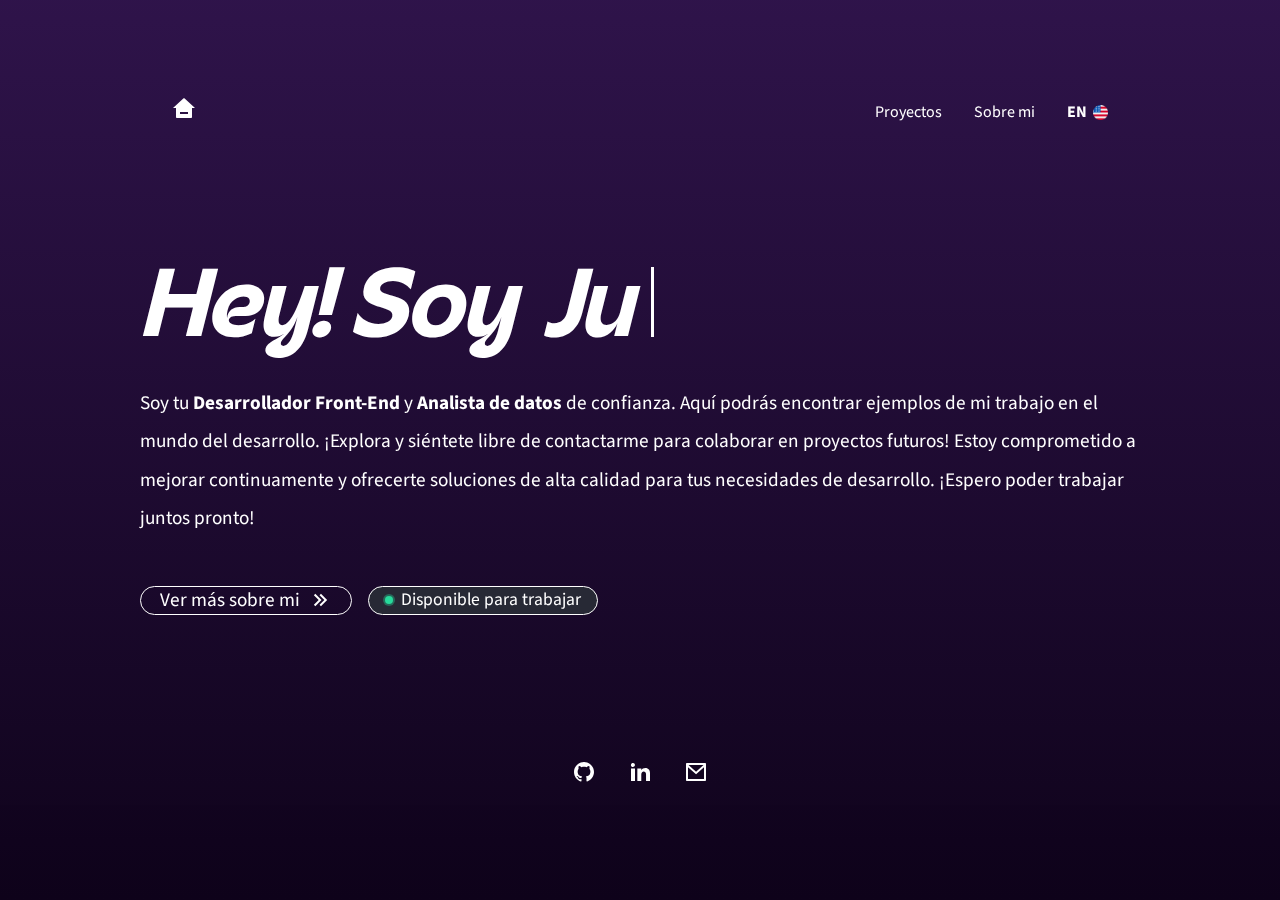
==== commit dc5e9170: "png to webp" ====
--- a/index.html
+++ b/index.html
@@ -54,7 +54,7 @@
         <li>
           <a class="change-language" href="indexEN.html"
             ><b>EN</b>
-            <img src="img/EN.png" alt="" />
+            <img src="img/EN.webp" alt="" />
           </a>
         </li>
       </ul>
--- a/style.css
+++ b/style.css
@@ -427,203 +427,316 @@
   height: 150px;
 }
 
-.info-estudios {
-  float: left;
-}
-
-.estudios {
-  display: flex;
-  align-items: center;
-  margin-bottom: 4rem;
-  transition: transform 0.4s ease;
-}
-
+/* ESTUDIOS */
+
+.estudios-title{
+  width: 100%;
+  border-bottom: 1px solid;
+  font-family: AcornBold;
+  text-align: left;
+  padding-left: 5rem;
+
+}
 .estudios svg{
   padding-top: .5rem;
 }
-.estudios-title{
-  border-bottom: 1px solid;
-  font-family: AcornBold;
+
+
+.estudios {
+  display: flex;
+  flex-direction: column;
+  align-items: center;
+  margin-bottom: 4rem;
+}
+
+.estudios img {
+  width: clamp(7px, 70vw, 140px); 
+  aspect-ratio: 1;
+}
+.estudios h3{
+  font-size: 15px;
+  font-weight: 300;
+}
+
+
+.title-estudios{
+  font-size: 22px;
+  font-weight: 700;
+  text-align: center;
+
+}
+
+.info-estudios{
+  display: flex;
+  flex-direction: column;
+  align-items: center;
+  justify-content: right;
+  flex-basis: 40%;
+  margin-bottom: 3%;
+}
+
+.text-estudios{
+  display: flex;
+  align-items: center;
+  flex-basis: 60%;
+
 }
 
 @media (max-width: 550px) {
-  .estudios  {
-    flex-direction: column-reverse;
-  }
-}
-
-.estudios:hover{
-  transform: scale(1.1);
-}
-
-.estudios img {
-  width: clamp(7px, 70vw, 350px); 
-  aspect-ratio: 1;
-
-}
-
+  .tecnologo  {
+    flex-direction: column;
+  }
+}
+@media (max-width: 700px) {
+  .estudios-title{
+    text-align: center;
+    padding-left: 0;
+  }
+}
+
+.tecnologo{
+  display: flex;
+  width: 100%;
+  padding-block: 1rem;
+  transition: transform 0.4s ease;
+}
+.tecnologo:hover {
+  transform: scale(1.05);
+}
+
+
+
+/* EXPERIENCIA LABORAL */
+
+.experiencia-laboral h3{
+  font-size: 15px;
+  font-weight: 300;
+}
 .job-title{
   border-bottom: 1px solid;
   font-family: AcornBold;
-}
-
-
-.title-practicante {
-  display: flex;
-  align-items: center;
-  gap: 1rem;
-  margin-top: 1rem;
-  margin-bottom: 1rem;
-  font-style: italic;
-}
-.title-trainee {
-  display: flex;
-  align-items: center;
-  gap: 1rem;
-  margin-top: 1rem;
-  margin-bottom: 1rem;
-  font-style: italic;
+  text-align: right;
+  padding-right: 5rem;
+}
+
+.title-job{
+  font-size: 22px;
+  font-weight: 700;
+  text-align: center;
+
+}
+
+.info-job{
+  display: flex;
+  flex-direction: column;
+  align-items: center;
+  justify-content: left;
+  flex-basis: 40%;
+  margin-bottom: 3%;
+}
+
+.text-job{
+  display: flex;
+  align-items: center;
+  flex-basis: 60%;
+  padding-left: 2%;
+
+}
+.duracion{
+  margin-top: .3rem;
+  font-size: 13px;
+  text-align: center;
+  background-color:rgb(250 204 21);
+  color: #000;
+
+  ;
+  border-radius: 40px;
+  width: 200px;
+  padding-inline: 1rem;
+}
+
+/* PRACTICANTE */
+
+.practicante{
+  display: flex;
+  transition: transform 0.4s ease;
+  padding-block: 1rem;
+}
+
+.practicante:hover {
+  transform: scale(1.05);
+}
+
+/* TRAINEE */
+
+.trainee{
+  display: flex;
+  transition: transform 0.4s ease;
+  padding-block: 1rem;
+}
+
+.trainee:hover {
+  transform: scale(1.05);
 }
 
 .experiencia-laboral {
   display: flex;
   align-items: center;
-  transition: transform 0.4s ease;
   margin-bottom: 4rem;
 }
+
 
 .experiencia-laboral svg{
   padding-top: .5rem;
 }
-@media (max-width: 900px) {
-  .experiencia-laboral  {
+@media (max-width: 700px) {
+  .practicante , .trainee{
     flex-direction: column;
   }
 }
 
-.experiencia-laboral:hover {
-  transform: scale(1.1);
-}
+@media (max-width: 700px) {
+  .job-title{
+    text-align: center;
+    padding-right: 0;
+  }
+}
+
+
 
 .experiencia-laboral img {
-  width: clamp(7px, 70vw, 400px); 
+  width: clamp(7px, 70vw, 200px); 
   align-items: center;
 }
 
 /* Skills */
 
-.skills{
-  text-align: center;
-  margin-bottom: 1rem;
-}
-
-.skills h3{
-  margin-bottom: 1rem;
-  font-size: 1.5rem;
-}
-
-.skills svg{
-  height: 100%;
-  aspect-ratio: 1;
-}
-
-
-.skills p{
-  color: black;
-}
-
-.svgbg{
-  display: flex;
-  align-items: center;
-  justify-content: center;
-  flex-direction: column;
-  height: 9rem;
-  aspect-ratio: 1;
-  background-color: white;
-  border-radius: 15px;
-  padding: 1rem;
-  transition: transform 0.4s ease;
-}
-
-.svgbg:hover{
-  transform: scale(1.1);
-}
-
 .skills-title{
-  margin-top: 1rem;
-  margin-bottom: 3rem;
-  border-bottom: 1px solid;
-  font-family: AcornBold;
-}
-
-.data-analist{
-  display: flex;
-  flex-wrap: wrap;
-  gap: 1.5rem;
+  display: flex;
   justify-content: center;
   margin-bottom: 2rem;
-}
-
-.front-end{
-  display: flex;
-  flex-wrap: wrap;
-  gap: 1.5rem;
-  justify-content: center;
-  margin-bottom: 2rem;
-
-}
-
-.data-base{
-  display: flex;
-  gap: 1.5rem;
-  justify-content: center;
-  margin-bottom: 2rem;
-}
-.automatizadores{
-  display: flex;
-  flex-wrap: wrap;
-  gap: 1.5rem;
-  justify-content: center;
-  margin-bottom: 2rem;
-}
-
-.otroslenguajes{
-  display: flex;
-  flex-wrap: wrap;
-  gap: 1.5rem;
-  justify-content: center;
-  margin-bottom: 2rem;
-}
-
-.herramientas{
-  display: flex;
-  flex-wrap: wrap;
-  gap: 1.5rem;
-  justify-content: center;
-  margin-bottom: 2rem;
-}
-
-
-.courses{
-  display: flex;
-  flex-direction: column;
-  align-items: center;
-  margin-top: 100px;
-}
-
-.courses-title{
-  display: flex;
-  justify-content: center;
-  margin-bottom: 100px;
   width: 100%;
   border-bottom: 1px solid;
   font-family: AcornBold;
 }
 
+.skills {
+  display: flex;
+  align-items: center;
+  flex-direction: column;
+  justify-content: center;
+  margin-bottom: 3rem;
+}
+
+.skills-container{
+  width: 750px;
+  display: grid;
+  grid-template-columns: 1fr 1fr ;
+  grid-template-rows: 1fr 1fr ;
+  gap: 2rem;
+}
+
+.skills-container > div{
+  display: grid;
+  align-items: center;
+  justify-items: center;
+  grid-template-columns: 1fr 1fr 1fr;
+  grid-template-rows: 50px 1fr 1fr;
+  background-color: #03111e;
+  border-radius: 10px;
+  color: #ffffff;
+  border: 1px solid rgba(52, 116, 205, 0.629);
+  transition: all .5s;
+}
+
+
+.skills-container h3{
+  grid-column: span 3;
+  font-size: 30px;
+  text-align: center;
+}
+.skills-container p{
+  font-size: .9rem;
+}
+
+
+.skill-icons {
+  gap: 8px;
+  width: 100px;
+  display: flex;
+  aspect-ratio: 1;
+  text-align: center;
+  border-radius: .5em;
+  align-items: center;
+  align-content: center;
+  flex-direction: column;
+  justify-content: center;
+  padding: .5em;
+}
+
+.skill-icons svg{
+  --size: 60px;
+  width: var(--size);
+  height: var(--size);
+}
+
+.data-analist h3{
+  background: -webkit-linear-gradient(#ffae00 50%, hsl(0, 0%, 100%));
+  -webkit-background-clip: text;
+  -webkit-text-fill-color: transparent;
+}
+.frontend h3{
+  background: -webkit-linear-gradient(#00bbff 50%, hsl(0, 0%, 100%));
+  -webkit-background-clip: text;
+  -webkit-text-fill-color: transparent;
+}
+.backend h3{
+  background: -webkit-linear-gradient(#00ff9d 50%, hsl(0, 0%, 100%));
+  -webkit-background-clip: text;
+  -webkit-text-fill-color: transparent;
+}
+.lenguajes h3{
+  background: -webkit-linear-gradient(#fd6412 75%, hsla(0, 0%, 100%, 0.583));
+  -webkit-background-clip: text;
+  -webkit-text-fill-color: transparent;
+}
+
+.herramientas h3{
+  background: -webkit-linear-gradient(#9642d7 50%, hsla(0, 0%, 100%, 0.459));
+  -webkit-background-clip: text;
+  -webkit-text-fill-color: transparent;
+}
+
+
+/* COURSES */
+.courses-title{
+  display: flex;
+  justify-content: center;
+  margin-bottom: 2rem;
+  width: 100%;
+  border-bottom: 1px solid;
+  font-family: AcornBold;
+}
+
+.courses-container{
+  display: grid;
+  justify-content: center;
+  grid-template-columns: 1fr 1fr;
+  grid-template-rows: 1fr 1fr;
+
+}
+.courses-container div{
+  display: flex;
+  align-items: center;
+  justify-content: center;
+
+}
+
 .courses img {
-  width: clamp(7px, 85vw, 600px); 
-  margin: 30px;
+  width: 90%;
   transition: transform 0.4s ease;
+  border-radius: 20px;
+
 }
 .courses img:hover {
   transform: scale(1.1);
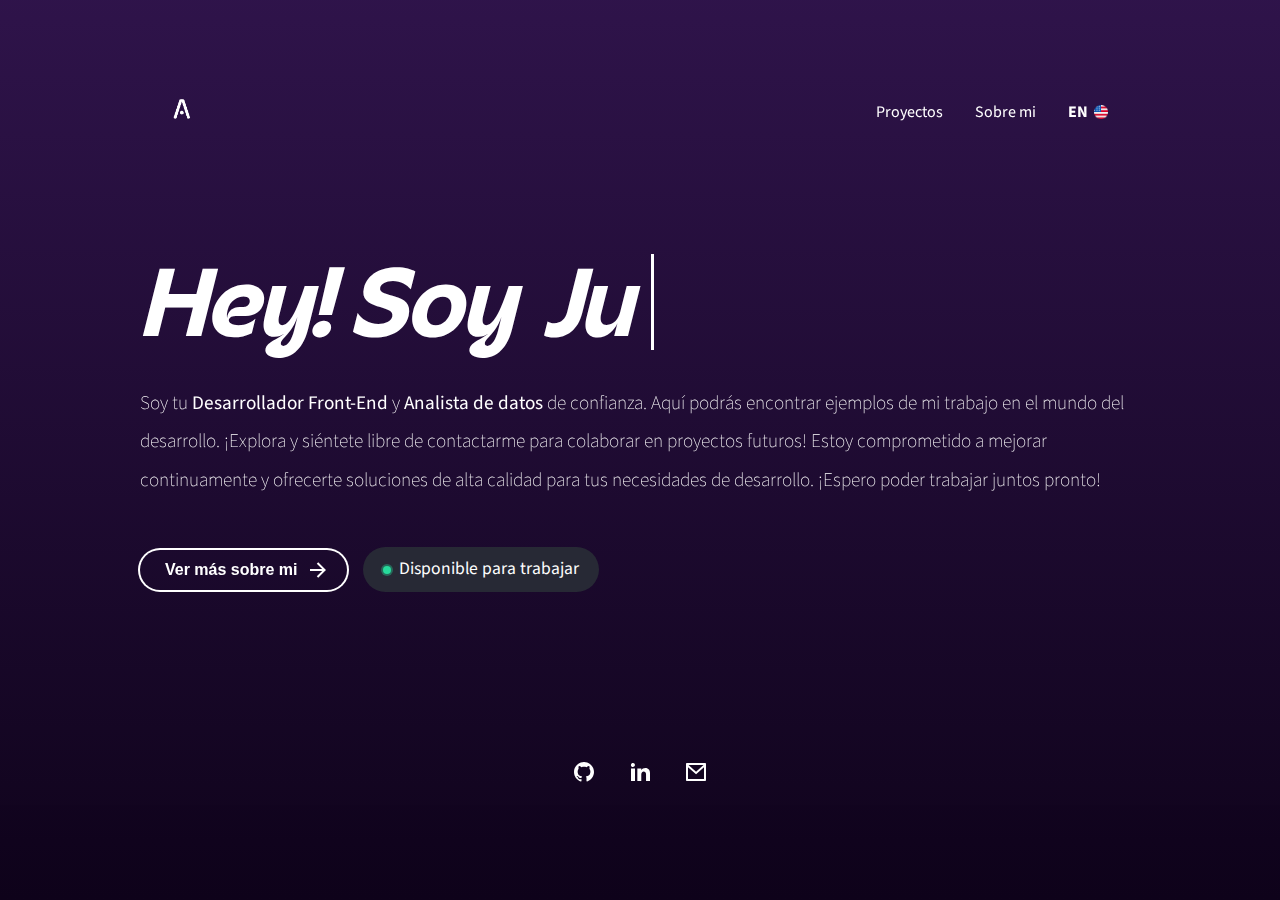
==== commit 1f948e4d: "index update" ====
--- a/index.html
+++ b/index.html
@@ -2,7 +2,7 @@
 <html lang="es">
   <head>
     <meta charset="UTF-8" />
-    <link rel="shortcut icon" href="img/king.svg" type="image/x-icon" />
+    <link rel="shortcut icon" href="img/A_icon.png" type="image/x-icon" />
     <meta name="viewport" content="width=device-width, initial-scale=1.0" />
     <link href="style.css" rel="stylesheet" />
     <title>Amauj Portafolio</title>
@@ -34,15 +34,7 @@
 
     <nav>
       <a href="index.html">
-        <svg
-          xmlns="http://www.w3.org/2000/svg"
-          viewBox="0 0 24 24"
-          fill="currentColor"
-        >
-          <path
-            d="M20 20C20 20.5523 19.5523 21 19 21H5C4.44772 21 4 20.5523 4 20V11L1 11L11.3273 1.6115C11.7087 1.26475 12.2913 1.26475 12.6727 1.6115L23 11L20 11V20ZM8 15V17H16V15H8Z"
-          ></path>
-        </svg>
+        <img class="logo-Home" src="img/A.png" alt="">
       </a>
       <ul>
         <li>
@@ -80,17 +72,21 @@
         </p>
 
         <div class="about-work">
-          <a class="about-me-btn" href="about_me.html">
-            Ver más sobre mi
-            <svg
-              xmlns="http://www.w3.org/2000/svg"
-              viewBox="0 0 24 24"
-              fill="currentColor"
-            >
-              <path
-                d="M19.1642 12L12.9571 5.79291L11.5429 7.20712L16.3358 12L11.5429 16.7929L12.9571 18.2071L19.1642 12ZM13.5143 12L7.30722 5.79291L5.89301 7.20712L10.6859 12L5.89301 16.7929L7.30722 18.2071L13.5143 12Z"
-              ></path>
-            </svg>
+          <a href="about_me.html">
+            <button class="animated-button">
+              <svg viewBox="0 0 24 24" class="arr-2" xmlns="http://www.w3.org/2000/svg">
+                <path
+                  d="M16.1716 10.9999L10.8076 5.63589L12.2218 4.22168L20 11.9999L12.2218 19.778L10.8076 18.3638L16.1716 12.9999H4V10.9999H16.1716Z"
+                ></path>
+              </svg>
+              <span class="text">Ver más sobre mi</span>
+              <span class="circle"></span>
+              <svg viewBox="0 0 24 24" class="arr-1" xmlns="http://www.w3.org/2000/svg">
+                <path
+                  d="M16.1716 10.9999L10.8076 5.63589L12.2218 4.22168L20 11.9999L12.2218 19.778L10.8076 18.3638L16.1716 12.9999H4V10.9999H16.1716Z"
+                ></path>
+              </svg>
+            </button>
           </a>
           <div class="available-work" href="">Disponible para trabajar</div>
         </div>
--- a/style.css
+++ b/style.css
@@ -183,7 +183,6 @@
 }
 
 body {
-  
   display: flex;
   align-items: center;
   flex-flow: column;
@@ -196,27 +195,11 @@
   gap: 6rem;
 }
 
-.aboutme-title {
-  font-style: italic;
-  font-family: AcornBold;
-  font-size: clamp(6px, 6vw, 40px); 
-  text-align: center;
-  animation: home-page 2s forwards
-}
-
-.content-text-animation {
-  display: flex;
-}
-.writing-bar {
-  display: flex;
-  width: 3px;
-  height: 70px;
-  margin-left: 20px;
-  margin-bottom: 20px;
-  background-color: white;
-  transform: rotateZ("10deg");
-  animation: bar-animation 1s ease infinite;
-}
+
+
+
+
+
 
 nav {
   display: flex;
@@ -225,7 +208,19 @@
   width: clamp(0px, 100vw, 1000px);
   height: 2rem;
   padding: 2rem;
-  animation: load 3.3s forwards
+  animation: load 3.3s forwards;
+  transition:  .5s;
+  position: fixed;
+  z-index: 2;
+  border-radius: 10px;
+}
+
+.nav-blur{
+  backdrop-filter: blur(50px);
+  background-color: #ebebeb10;
+  margin-top: -80px;
+
+  transition:  1s;
 }
 
 nav img{
@@ -236,15 +231,19 @@
   display: flex;
   align-items: center;
   gap: 6px;
-}
-
-
+  
+  
+}
+.change-language img{
+padding-bottom: 1px;  
+}
 
 
 ul {
   list-style: none;
   display: flex;
   gap: 2rem;
+  
 }
 
 li a {
@@ -258,25 +257,38 @@
 
 li a:hover {
   background: no-repeat bottom left/100% 1px linear-gradient(white, white);
-  transform: scale(1.1);
-}
-
-nav a svg {
+  transform: scale(1.2);
+}
+
+nav a .logo-Home{
   transition: transform 0.4s ease;
 }
 
-nav a svg:hover {
-  transform: scale(2);
-}
-
+nav a .logo-Home:hover {
+  transform: scale(1.6);
+}
+
+.logo-Home{
+  height: 20px;
+}
+
+/* MAIN */
 
 main {
+  margin-top: 10rem;
   flex: 1;
   display: flex;
   flex-flow: column;
   width: clamp(0px, 80vw, 1000px);
   animation: load 4s forwards
 
+}
+
+.name-title__desc{
+  margin-bottom: 3rem;
+  font-weight: 100;
+  font-size: 1.2rem;
+  line-height: 2;
 }
 
 .projects-main{
@@ -305,13 +317,6 @@
   transform: scale(2);
 }
 
-
-
-.name-title {
-  font-size: clamp(12px, 10vw, 6rem);
-  margin-right: .3em;
-}
-
 @font-face {
   font-family: "AcornBold";
   src: url(acorn/Acorn-Bold.otf) format('opentype');
@@ -321,43 +326,134 @@
   font-family: "AcornLight";
   src: url(acorn/Acorn-ExtraLight.otf) format('opentype');
 }
+
+.name-title {
+  font-size: clamp(12px, 9vw, 6rem);
+  margin-right: .3em;
+}
+
 .typewriter {
   display: flex;
   align-items: center;
-  font-size: clamp(12px, 10vw, 6rem);
+  font-size: clamp(12px, 9vw, 6rem);
   font-weight: bold;
   height: 1.5em;
   font-family: AcornBold;
   font-style: italic;
 }
-
+.content-text-animation {
+  display: flex;
+}
+.writing-bar {
+  display: flex;
+  width: 3px;
+  height: clamp(12px, 9vw, 6rem);
+  margin-left: 20px;
+  margin-bottom: 20px;
+  background-color: white;
+  transform: rotateZ("10deg");
+  animation: bar-animation 1s ease infinite;
+}
+
+.info{
+  flex: 1;
+  animation: home-page 2s forwards;
+}
 
 .info a {
   text-decoration: none;
   color: currentColor;
 }
 
-
-.about-me-btn {
-  display: flex;
-  align-items: center;
-  gap: 0.5rem;
-  width: fit-content;
-  transition: transform 0.4s ease;
-  font-size: 1.2rem;
-  border: 1px solid white;
+.animated-button {
+  position: relative;
+  display: flex;
+  align-items: center;
+  gap: 4px;
+  padding: 10px 36px;
+  border: 1px solid;
+  border-color: transparent;
+  font-size: 16px;
+  background-color: inherit;
+  border-radius: 100px;
+  font-weight: 600;
+  color: rgb(255, 255, 255);
+  box-shadow: 0 0 0 2px rgb(255, 255, 255);
+  cursor: pointer;
+  overflow: hidden;
+  transition: all 1s cubic-bezier(0.23, 1, 0.32, 1);
+}
+
+.animated-button svg {
+  position: absolute;
+  width: 24px;
+  fill: rgb(255, 255, 255);
+  z-index: 9;
+  transition: all 1s cubic-bezier(0.23, 1, 0.32, 1);
+}
+
+.animated-button .arr-1 {
+  right: 16px;
+}
+
+.animated-button .arr-2 {
+  left: -25%;
+}
+
+.animated-button .circle {
+  position: absolute;
+  top: 50%;
+  left: 50%;
+  transform: translate(-50%, -50%);
+  width: 20px;
+  height: 20px;
+  background-color: rgb(255, 255, 255);
   border-radius: 30px;
-  padding-inline: 1.2rem;
-  
-}
-
-.about-me-btn:hover {
-  transform: scale(1.12);
-}
-
-.about-me-btn svg {
-  animation: bounce 1.3s both infinite;
-}
+  opacity: 0;
+  transition: all 1s cubic-bezier(0.23, 1, 0.32, 1);
+}
+
+.animated-button .text {
+  position: relative;
+  z-index: 1;
+  transform: translateX(-12px);
+  transition: all 1s cubic-bezier(0.23, 1, 0.32, 1);
+}
+
+.animated-button:hover {
+  box-shadow: 0 0 0 12px transparent;
+  color: #212121;
+  border-radius: 30px;
+}
+
+.animated-button:hover .arr-1 {
+  right: -25%;
+}
+
+.animated-button:hover .arr-2 {
+  left: 16px;
+}
+
+.animated-button:hover .text {
+  transform: translateX(12px);
+}
+
+.animated-button:hover svg {
+  fill: #212121;
+}
+
+.animated-button:active {
+  scale: 0.95;
+  box-shadow: 0 0 0 4px rgb(164, 163, 164);
+}
+
+.animated-button:hover .circle {
+  width: 220px;
+  height: 220px;
+  opacity: 1;
+}
+
+
 
 .available-work{
   display: flex;
@@ -366,9 +462,8 @@
   gap: 8px;
   width: fit-content;
   font-size: 1.1rem;
-  border: 1px solid white;
   border-radius: 30px;
-  padding-inline: 1rem;
+  padding: 10px 20px;
   position: relative;
 }
 .available-work::after{
@@ -379,7 +474,7 @@
   height: 12px;
   width: 12px;
   border-radius: 99999px;
-  left: 14px;
+  left: 18px;
 
 }
 .available-work::before{
@@ -395,118 +490,28 @@
 
 .about-work{
   display: flex;
+  align-items: center;
   gap: 1rem;
 }
 
+@media (max-width: 580px) {
+  .about-work{
+    flex-direction: column;
+    align-items: center;
+  }
+}
+
 /* ABOUT ME PAGE */
 
 
-
-.name-title__desc {
-  margin-bottom: 3rem;
-  font-size: 1.2rem;
-  line-height: 2;
-  
-}
-
-.info {
-  flex: 1;
+/* EXPERIENCIA LABORAL */
+
+.experience-title {
+  font-family: AcornBold;
+  font-size: clamp(6px, 6vw, 40px); 
+  text-align: center;
   animation: home-page 2s forwards
-
-}
-
-.info-aboutme h2 {
-  font-size: 3rem;
-}
-
-
-
-
-.iconos svg {
-  width: 150px;
-  height: 150px;
-}
-
-/* ESTUDIOS */
-
-.estudios-title{
-  width: 100%;
-  border-bottom: 1px solid;
-  font-family: AcornBold;
-  text-align: left;
-  padding-left: 5rem;
-
-}
-.estudios svg{
-  padding-top: .5rem;
-}
-
-
-.estudios {
-  display: flex;
-  flex-direction: column;
-  align-items: center;
-  margin-bottom: 4rem;
-}
-
-.estudios img {
-  width: clamp(7px, 70vw, 140px); 
-  aspect-ratio: 1;
-}
-.estudios h3{
-  font-size: 15px;
-  font-weight: 300;
-}
-
-
-.title-estudios{
-  font-size: 22px;
-  font-weight: 700;
-  text-align: center;
-
-}
-
-.info-estudios{
-  display: flex;
-  flex-direction: column;
-  align-items: center;
-  justify-content: right;
-  flex-basis: 40%;
-  margin-bottom: 3%;
-}
-
-.text-estudios{
-  display: flex;
-  align-items: center;
-  flex-basis: 60%;
-
-}
-
-@media (max-width: 550px) {
-  .tecnologo  {
-    flex-direction: column;
-  }
-}
-@media (max-width: 700px) {
-  .estudios-title{
-    text-align: center;
-    padding-left: 0;
-  }
-}
-
-.tecnologo{
-  display: flex;
-  width: 100%;
-  padding-block: 1rem;
-  transition: transform 0.4s ease;
-}
-.tecnologo:hover {
-  transform: scale(1.05);
-}
-
-
-
-/* EXPERIENCIA LABORAL */
+}
 
 .experiencia-laboral h3{
   font-size: 15px;
@@ -602,12 +607,96 @@
   }
 }
 
-
-
 .experiencia-laboral img {
   width: clamp(7px, 70vw, 200px); 
   align-items: center;
 }
+
+.info-aboutme h2 {
+  font-size: 3rem;
+}
+
+
+.iconos svg {
+  width: 150px;
+  height: 150px;
+}
+
+/* ESTUDIOS */
+
+.estudios-title{
+  width: 100%;
+  font-family: AcornBold;
+  text-align: center;
+
+}
+.estudios svg{
+  padding-top: .5rem;
+}
+
+
+.estudios {
+  display: flex;
+  flex-direction: column;
+  align-items: center;
+  margin-bottom: 4rem;
+}
+
+.estudios img {
+  width: clamp(7px, 70vw, 140px); 
+  aspect-ratio: 1;
+}
+.estudios h3{
+  font-size: 15px;
+  font-weight: 300;
+}
+
+
+.title-estudios{
+  font-size: 22px;
+  font-weight: 700;
+  text-align: center;
+
+}
+
+.info-estudios{
+  display: flex;
+  flex-direction: column;
+  align-items: center;
+  justify-content: right;
+  flex-basis: 40%;
+  margin-bottom: 3%;
+}
+
+.text-estudios{
+  display: flex;
+  align-items: center;
+  flex-basis: 60%;
+
+}
+
+@media (max-width: 550px) {
+  .tecnologo  {
+    flex-direction: column;
+  }
+}
+@media (max-width: 700px) {
+  .estudios-title{
+    text-align: center;
+    padding-left: 0;
+  }
+}
+
+.tecnologo{
+  display: flex;
+  width: 100%;
+  padding-block: 1rem;
+  transition: transform 0.4s ease;
+}
+.tecnologo:hover {
+  transform: scale(1.05);
+}
+
 
 /* Skills */
 
@@ -616,7 +705,6 @@
   justify-content: center;
   margin-bottom: 2rem;
   width: 100%;
-  border-bottom: 1px solid;
   font-family: AcornBold;
 }
 
@@ -625,34 +713,41 @@
   align-items: center;
   flex-direction: column;
   justify-content: center;
-  margin-bottom: 3rem;
+  margin-bottom: 4rem;
 }
 
 .skills-container{
   width: 750px;
   display: grid;
-  grid-template-columns: 1fr 1fr ;
+  grid-template-columns: 1fr 1fr 1fr;
   grid-template-rows: 1fr 1fr ;
-  gap: 2rem;
+  gap: 1rem;
+  justify-content: center;
 }
 
 .skills-container > div{
+  position: relative;
   display: grid;
   align-items: center;
   justify-items: center;
   grid-template-columns: 1fr 1fr 1fr;
-  grid-template-rows: 50px 1fr 1fr;
-  background-color: #03111e;
-  border-radius: 10px;
+  grid-template-rows: 50px 1fr 1fr ;
+  background-color: #03111e88;
+  border-radius: 20px;
   color: #ffffff;
-  border: 1px solid rgba(52, 116, 205, 0.629);
   transition: all .5s;
+  cursor: pointer;
+}
+
+.skills-container > div:hover{
+  box-shadow: 0px 0px 20px 1px #0c9db778;
+  transform: scale(1.03);
 }
 
 
 .skills-container h3{
   grid-column: span 3;
-  font-size: 30px;
+  font-size: 25px;
   text-align: center;
 }
 .skills-container p{
@@ -661,8 +756,8 @@
 
 
 .skill-icons {
-  gap: 8px;
-  width: 100px;
+  gap: 10px;
+  width: 120px;
   display: flex;
   aspect-ratio: 1;
   text-align: center;
@@ -671,7 +766,7 @@
   align-content: center;
   flex-direction: column;
   justify-content: center;
-  padding: .5em;
+  padding: .5rem;
 }
 
 .skill-icons svg{
@@ -680,16 +775,29 @@
   height: var(--size);
 }
 
+
+.frontend{
+  grid-column: span 2;
+}
+.frontend h3{
+  background: -webkit-linear-gradient(#00bbff 50%, hsl(0, 0%, 100%));
+  -webkit-background-clip: text;
+  -webkit-text-fill-color: transparent;
+}
+
+
+.data-analist{
+  grid-column: span 1;
+}
+
 .data-analist h3{
   background: -webkit-linear-gradient(#ffae00 50%, hsl(0, 0%, 100%));
   -webkit-background-clip: text;
   -webkit-text-fill-color: transparent;
 }
-.frontend h3{
-  background: -webkit-linear-gradient(#00bbff 50%, hsl(0, 0%, 100%));
-  -webkit-background-clip: text;
-  -webkit-text-fill-color: transparent;
-}
+
+
+
 .backend h3{
   background: -webkit-linear-gradient(#00ff9d 50%, hsl(0, 0%, 100%));
   -webkit-background-clip: text;
@@ -701,6 +809,7 @@
   -webkit-text-fill-color: transparent;
 }
 
+
 .herramientas h3{
   background: -webkit-linear-gradient(#9642d7 50%, hsla(0, 0%, 100%, 0.459));
   -webkit-background-clip: text;
@@ -714,33 +823,75 @@
   justify-content: center;
   margin-bottom: 2rem;
   width: 100%;
-  border-bottom: 1px solid;
   font-family: AcornBold;
 }
 
 .courses-container{
   display: grid;
   justify-content: center;
-  grid-template-columns: 1fr 1fr;
-  grid-template-rows: 1fr 1fr;
-
-}
-.courses-container div{
-  display: flex;
+  grid-template-columns: 1fr 1fr ;
+  grid-template-rows: 1fr ;
+  gap: 1rem;
+  margin-bottom: 4rem;
+
+}
+.courses-container > div{
+  display: flex;
+  position: relative;
   align-items: center;
   justify-content: center;
+  border: 1px solid #e5e7eb3c;
+  background-color: #0000003c ;
+  border-radius: 20px;
 
 }
 
 .courses img {
-  width: 90%;
+  width: 80%;
+  height: 80%;
   transition: transform 0.4s ease;
+
+}
+.courses-container  > div:hover > .course-hover{
+  opacity: 1;
+  visibility: visible;
+}
+.courses-container  > div:hover img{
+  transform: scale(1.05);
+}
+
+.course-hover{
+  color: #fff;
+  position: absolute;
   border-radius: 20px;
-
-}
-.courses img:hover {
-  transform: scale(1.1);
-}
+  background-color: #272935a3;
+  width: 100%;
+  height: 100%;
+  opacity: 0;
+  visibility: hidden;
+  text-align: center;
+  align-content: center;
+  transition: all .3s;
+}
+
+.course-hover button{
+  background-color:#00bbff;
+  border-radius: 20px;
+  border: 1px solid white;
+  padding: 2% 5%;
+  color: white;
+  margin-block: 30px;
+  transition: all .7s;
+  cursor: pointer;
+}
+
+.course-hover button:hover{
+  transform: scale(1.03);
+  transition: all .7s;
+  filter: drop-shadow(0 0 5px rgba(247, 247, 247, 0.8));
+}
+
+
 
 
 h2 svg {
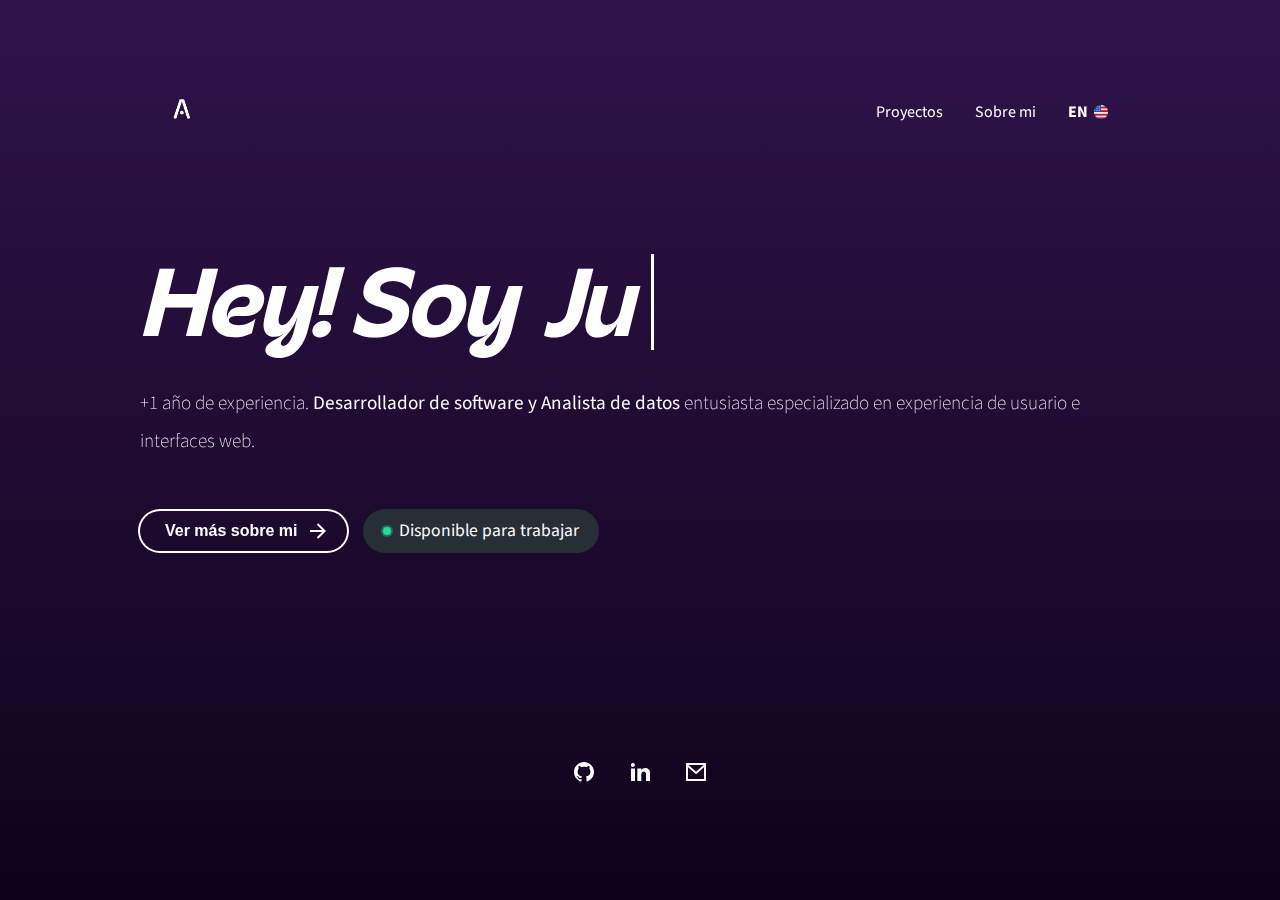
==== commit 2ab1d5e9: "change info index" ====
--- a/index.html
+++ b/index.html
@@ -34,7 +34,7 @@
 
     <nav>
       <a href="index.html">
-        <img class="logo-Home" src="img/A.png" alt="">
+        <img class="logo-Home" src="img/A.png" alt="" />
       </a>
       <ul>
         <li>
@@ -62,26 +62,32 @@
           <div class="writing-bar"></div>
         </div>
 
-        <p class="name-title__desc">
-          Soy tu <b>Desarrollador Front-End</b> y <b>Analista de datos</b> de
-          confianza. Aquí podrás encontrar ejemplos de mi trabajo en el mundo
-          del desarrollo. ¡Explora y siéntete libre de contactarme para
-          colaborar en proyectos futuros! Estoy comprometido a mejorar
-          continuamente y ofrecerte soluciones de alta calidad para tus
-          necesidades de desarrollo. ¡Espero poder trabajar juntos pronto!
+        <section class="name-title__desc">
+        <p>
+          +1 año de experiencia. <strong>Desarrollador de software y Analista de datos </strong> entusiasta especializado en experiencia de
+          usuario e interfaces web.
         </p>
+      </section>
 
         <div class="about-work">
           <a href="about_me.html">
             <button class="animated-button">
-              <svg viewBox="0 0 24 24" class="arr-2" xmlns="http://www.w3.org/2000/svg">
+              <svg
+                viewBox="0 0 24 24"
+                class="arr-2"
+                xmlns="http://www.w3.org/2000/svg"
+              >
                 <path
                   d="M16.1716 10.9999L10.8076 5.63589L12.2218 4.22168L20 11.9999L12.2218 19.778L10.8076 18.3638L16.1716 12.9999H4V10.9999H16.1716Z"
                 ></path>
               </svg>
               <span class="text">Ver más sobre mi</span>
               <span class="circle"></span>
-              <svg viewBox="0 0 24 24" class="arr-1" xmlns="http://www.w3.org/2000/svg">
+              <svg
+                viewBox="0 0 24 24"
+                class="arr-1"
+                xmlns="http://www.w3.org/2000/svg"
+              >
                 <path
                   d="M16.1716 10.9999L10.8076 5.63589L12.2218 4.22168L20 11.9999L12.2218 19.778L10.8076 18.3638L16.1716 12.9999H4V10.9999H16.1716Z"
                 ></path>
--- a/style.css
+++ b/style.css
@@ -193,12 +193,8 @@
   padding: 5rem;
   height: 100vh;
   gap: 6rem;
-}
-
-
-
-
-
+
+}
 
 
 nav {
@@ -458,7 +454,7 @@
 .available-work{
   display: flex;
   align-items: center;
-  background-color: #272935;
+  background-color: #272e35;
   gap: 8px;
   width: fit-content;
   font-size: 1.1rem;
@@ -510,13 +506,13 @@
   font-family: AcornBold;
   font-size: clamp(6px, 6vw, 40px); 
   text-align: center;
-  animation: home-page 2s forwards
-}
-
-.experiencia-laboral h3{
-  font-size: 15px;
-  font-weight: 300;
-}
+  animation: home-page 4s forwards
+}
+
+.experiencia-laboral {
+  animation: home-page 4s forwards
+}
+
 .job-title{
   border-bottom: 1px solid;
   font-family: AcornBold;
@@ -542,6 +538,8 @@
 
 .text-job{
   display: flex;
+  gap: 1rem;
+  flex-direction: column;
   align-items: center;
   flex-basis: 60%;
   padding-left: 2%;
@@ -717,7 +715,6 @@
 }
 
 .skills-container{
-  width: 750px;
   display: grid;
   grid-template-columns: 1fr 1fr 1fr;
   grid-template-rows: 1fr 1fr ;
@@ -744,10 +741,17 @@
   transform: scale(1.03);
 }
 
+@media (max-width: 880px) {
+  .skills-container {
+    grid-template-columns: 1fr;
+  }
+
+} 
+
 
 .skills-container h3{
   grid-column: span 3;
-  font-size: 25px;
+  font-size: clamp(16px, 5vw, 25px); 
   text-align: center;
 }
 .skills-container p{
@@ -757,7 +761,7 @@
 
 .skill-icons {
   gap: 10px;
-  width: 120px;
+  width: clamp(2px, 12vw, 100px); 
   display: flex;
   aspect-ratio: 1;
   text-align: center;
@@ -770,9 +774,8 @@
 }
 
 .skill-icons svg{
-  --size: 60px;
-  width: var(--size);
-  height: var(--size);
+  width: 100%;
+  height: 100%;
 }
 
 
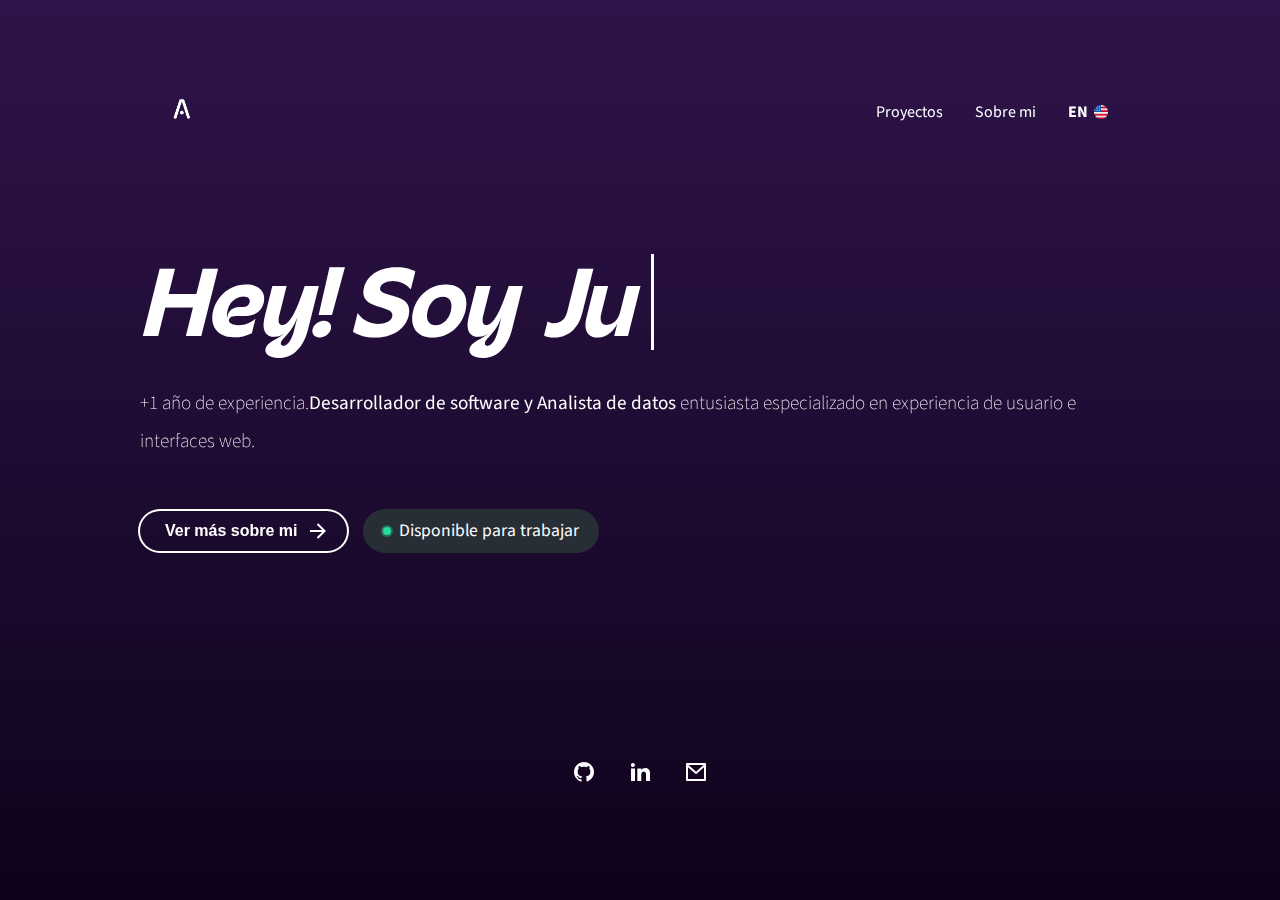
==== commit 06bfd7a2: "refactor index pages" ====
--- a/index.html
+++ b/index.html
@@ -2,7 +2,7 @@
 <html lang="es">
   <head>
     <meta charset="UTF-8" />
-    <link rel="shortcut icon" href="img/A_icon.png" type="image/x-icon" />
+    <link rel="shortcut icon" href="img/Amauj_icon.png" type="image/x-icon" />
     <meta name="viewport" content="width=device-width, initial-scale=1.0" />
     <link href="style.css" rel="stylesheet" />
     <title>Amauj Portafolio</title>
@@ -16,8 +16,8 @@
   </head>
 
   <body>
-    <!-- background -->
-    <div class="area-index">
+    <!-- background Animation-->
+    <div class="background-index">
       <ul class="circles">
         <li></li>
         <li></li>
@@ -32,9 +32,10 @@
       </ul>
     </div>
 
+    <!-- Nav Section -->
     <nav>
       <a href="index.html">
-        <img class="logo-Home" src="img/A.png" alt="" />
+        <img class="logo-Home" src="img/AmaujHome.png" alt="Amauj Icon Home" />
       </a>
       <ul>
         <li>
@@ -44,34 +45,40 @@
           <a href="about_me.html">Sobre mi</a>
         </li>
         <li>
-          <a class="change-language" href="indexEN.html"
-            ><b>EN</b>
-            <img src="img/EN.webp" alt="" />
+          <a class="change-language" href="indexEN.html">
+            <strong>EN</strong> <img src="img/languageEN.webp" alt="En icon" />
           </a>
         </li>
       </ul>
     </nav>
 
     <main>
-      <section class="info">
-        <div class="typewriter">
-          <h1 class="name-title">Hey! Soy</h1>
+      <section class="info-container">
 
-          <div class="content-text-animation"></div>
+        <header class="name-title ">
 
-          <div class="writing-bar"></div>
-        </div>
+            <h1 class="firt-part-title">
+              Hey! Soy
+            </h1>
 
-        <section class="name-title__desc">
-        <p>
-          +1 año de experiencia. <strong>Desarrollador de software y Analista de datos </strong> entusiasta especializado en experiencia de
-          usuario e interfaces web.
-        </p>
-      </section>
+            <div class="title-text-animation">
+            </div>
 
-        <div class="about-work">
+            <div class="writing-bar"
+            </div>
+          
+        </header>
+
+        <section class="text-description">
+          <p>
+            +1 año de experiencia.<strong>Desarrollador de software y Analista de datos </strong>
+            entusiasta especializado en experiencia de usuario e interfaces web.
+          </p>
+        </section>
+
+        <section class="info-footer">
           <a href="about_me.html">
-            <button class="animated-button">
+            <button class="about-me-button">
               <svg
                 viewBox="0 0 24 24"
                 class="arr-2"
@@ -94,9 +101,12 @@
               </svg>
             </button>
           </a>
-          <div class="available-work" href="">Disponible para trabajar</div>
-        </div>
+          <div class="available-work" href="">
+            Disponible para trabajar
+          </div>
       </section>
+
+    </section>
     </main>
 
     <footer>
@@ -114,10 +124,7 @@
       </a>
 
       <!-- ICONO LINKEDIN  -->
-      <a
-        href="https://www.linkedin.com/in/juan-manuel-morales-gonzalez-a2ba7522b/"
-        target="_blank"
-      >
+      <a href="https://www.linkedin.com/in/juan-manuel-morales-gonzalez-a2ba7522b/"target="_blank">
         <svg
           xmlns="http://www.w3.org/2000/svg"
           viewBox="0 0 24 24"
@@ -142,5 +149,6 @@
         </svg>
       </a>
     </footer>
+
   </body>
 </html>
--- a/style.css
+++ b/style.css
@@ -10,14 +10,19 @@
   
 }
 
-.context h1{
-  text-align: center;
-  color: #fff;
-  font-size: 100px;
-}
-
-
-.area-index{
+
+@font-face {
+  font-family: "AcornBold";
+  src: url(acorn/Acorn-Bold.otf) format('opentype');
+}
+
+@font-face {
+  font-family: "AcornLight";
+  src: url(acorn/Acorn-ExtraLight.otf) format('opentype');
+}
+
+
+.background-index{
   background-color: #0e021af5;   
   background: -webkit-linear-gradient(to bottom, rgba(48, 50, 51, 0.86), #0b0d0f);  
   width: 100%;
@@ -158,8 +163,6 @@
   animation-duration: 11s;
 }
 
-
-
 @keyframes animate {
 
   0%{
@@ -196,7 +199,7 @@
 
 }
 
-
+/* NAV SECTION */
 nav {
   display: flex;
   align-items: center;
@@ -268,7 +271,8 @@
   height: 20px;
 }
 
-/* MAIN */
+
+/* MAIN SECTION */
 
 main {
   margin-top: 10rem;
@@ -280,55 +284,8 @@
 
 }
 
-.name-title__desc{
-  margin-bottom: 3rem;
-  font-weight: 100;
-  font-size: 1.2rem;
-  line-height: 2;
-}
-
-.projects-main{
-  width: auto;
-}
-
-embed {
-  height: 100vh;
-}
-
-footer {
-  display: flex;
-  justify-content: center;
-  gap: 2rem;
-  padding-bottom: 30px;
-  width: clamp(0px, 70vw, 1000px);
-  animation: load 3.3s forwards
-}
-
-
-footer svg {
-  transition: transform 0.4s ease;
-}
-
-footer svg:hover {
-  transform: scale(2);
-}
-
-@font-face {
-  font-family: "AcornBold";
-  src: url(acorn/Acorn-Bold.otf) format('opentype');
-}
-
-@font-face {
-  font-family: "AcornLight";
-  src: url(acorn/Acorn-ExtraLight.otf) format('opentype');
-}
-
-.name-title {
-  font-size: clamp(12px, 9vw, 6rem);
-  margin-right: .3em;
-}
-
-.typewriter {
+
+.name-title  {
   display: flex;
   align-items: center;
   font-size: clamp(12px, 9vw, 6rem);
@@ -337,7 +294,13 @@
   font-family: AcornBold;
   font-style: italic;
 }
-.content-text-animation {
+
+.firt-part-title {
+  font-size: clamp(12px, 9vw, 6rem);
+  margin-right: .3em;
+}
+
+.title-text-animation {
   display: flex;
 }
 .writing-bar {
@@ -351,17 +314,52 @@
   animation: bar-animation 1s ease infinite;
 }
 
-.info{
+
+.text-description{
+  margin-bottom: 3rem;
+  font-weight: 100;
+  font-size: 1.2rem;
+  line-height: 2;
+}
+
+.projects-main{
+  width: auto;
+}
+
+embed {
+  height: 100vh;
+}
+
+footer {
+  display: flex;
+  justify-content: center;
+  gap: 2rem;
+  padding-bottom: 30px;
+  width: clamp(0px, 70vw, 1000px);
+  animation: load 3.3s forwards
+}
+
+
+footer svg {
+  transition: transform 0.4s ease;
+}
+
+footer svg:hover {
+  transform: scale(2);
+}
+
+
+.info-container{
   flex: 1;
   animation: home-page 2s forwards;
 }
 
-.info a {
+.info-container a {
   text-decoration: none;
   color: currentColor;
 }
 
-.animated-button {
+.about-me-button{
   position: relative;
   display: flex;
   align-items: center;
@@ -380,7 +378,7 @@
   transition: all 1s cubic-bezier(0.23, 1, 0.32, 1);
 }
 
-.animated-button svg {
+.about-me-button svg {
   position: absolute;
   width: 24px;
   fill: rgb(255, 255, 255);
@@ -388,15 +386,15 @@
   transition: all 1s cubic-bezier(0.23, 1, 0.32, 1);
 }
 
-.animated-button .arr-1 {
+.about-me-button .arr-1 {
   right: 16px;
 }
 
-.animated-button .arr-2 {
+.about-me-button .arr-2 {
   left: -25%;
 }
 
-.animated-button .circle {
+.about-me-button .circle {
   position: absolute;
   top: 50%;
   left: 50%;
@@ -409,41 +407,41 @@
   transition: all 1s cubic-bezier(0.23, 1, 0.32, 1);
 }
 
-.animated-button .text {
+.about-me-button .text {
   position: relative;
   z-index: 1;
   transform: translateX(-12px);
   transition: all 1s cubic-bezier(0.23, 1, 0.32, 1);
 }
 
-.animated-button:hover {
+.about-me-button:hover {
   box-shadow: 0 0 0 12px transparent;
   color: #212121;
   border-radius: 30px;
 }
 
-.animated-button:hover .arr-1 {
+.about-me-button:hover .arr-1 {
   right: -25%;
 }
 
-.animated-button:hover .arr-2 {
+.about-me-button:hover .arr-2 {
   left: 16px;
 }
 
-.animated-button:hover .text {
+.about-me-button:hover .text {
   transform: translateX(12px);
 }
 
-.animated-button:hover svg {
+.about-me-button:hover svg {
   fill: #212121;
 }
 
-.animated-button:active {
+.about-me-button:active {
   scale: 0.95;
   box-shadow: 0 0 0 4px rgb(164, 163, 164);
 }
 
-.animated-button:hover .circle {
+.about-me-button:hover .circle {
   width: 220px;
   height: 220px;
   opacity: 1;
@@ -484,14 +482,14 @@
 }
 
 
-.about-work{
+.info-footer{
   display: flex;
   align-items: center;
   gap: 1rem;
 }
 
 @media (max-width: 580px) {
-  .about-work{
+  .info-footer{
     flex-direction: column;
     align-items: center;
   }
